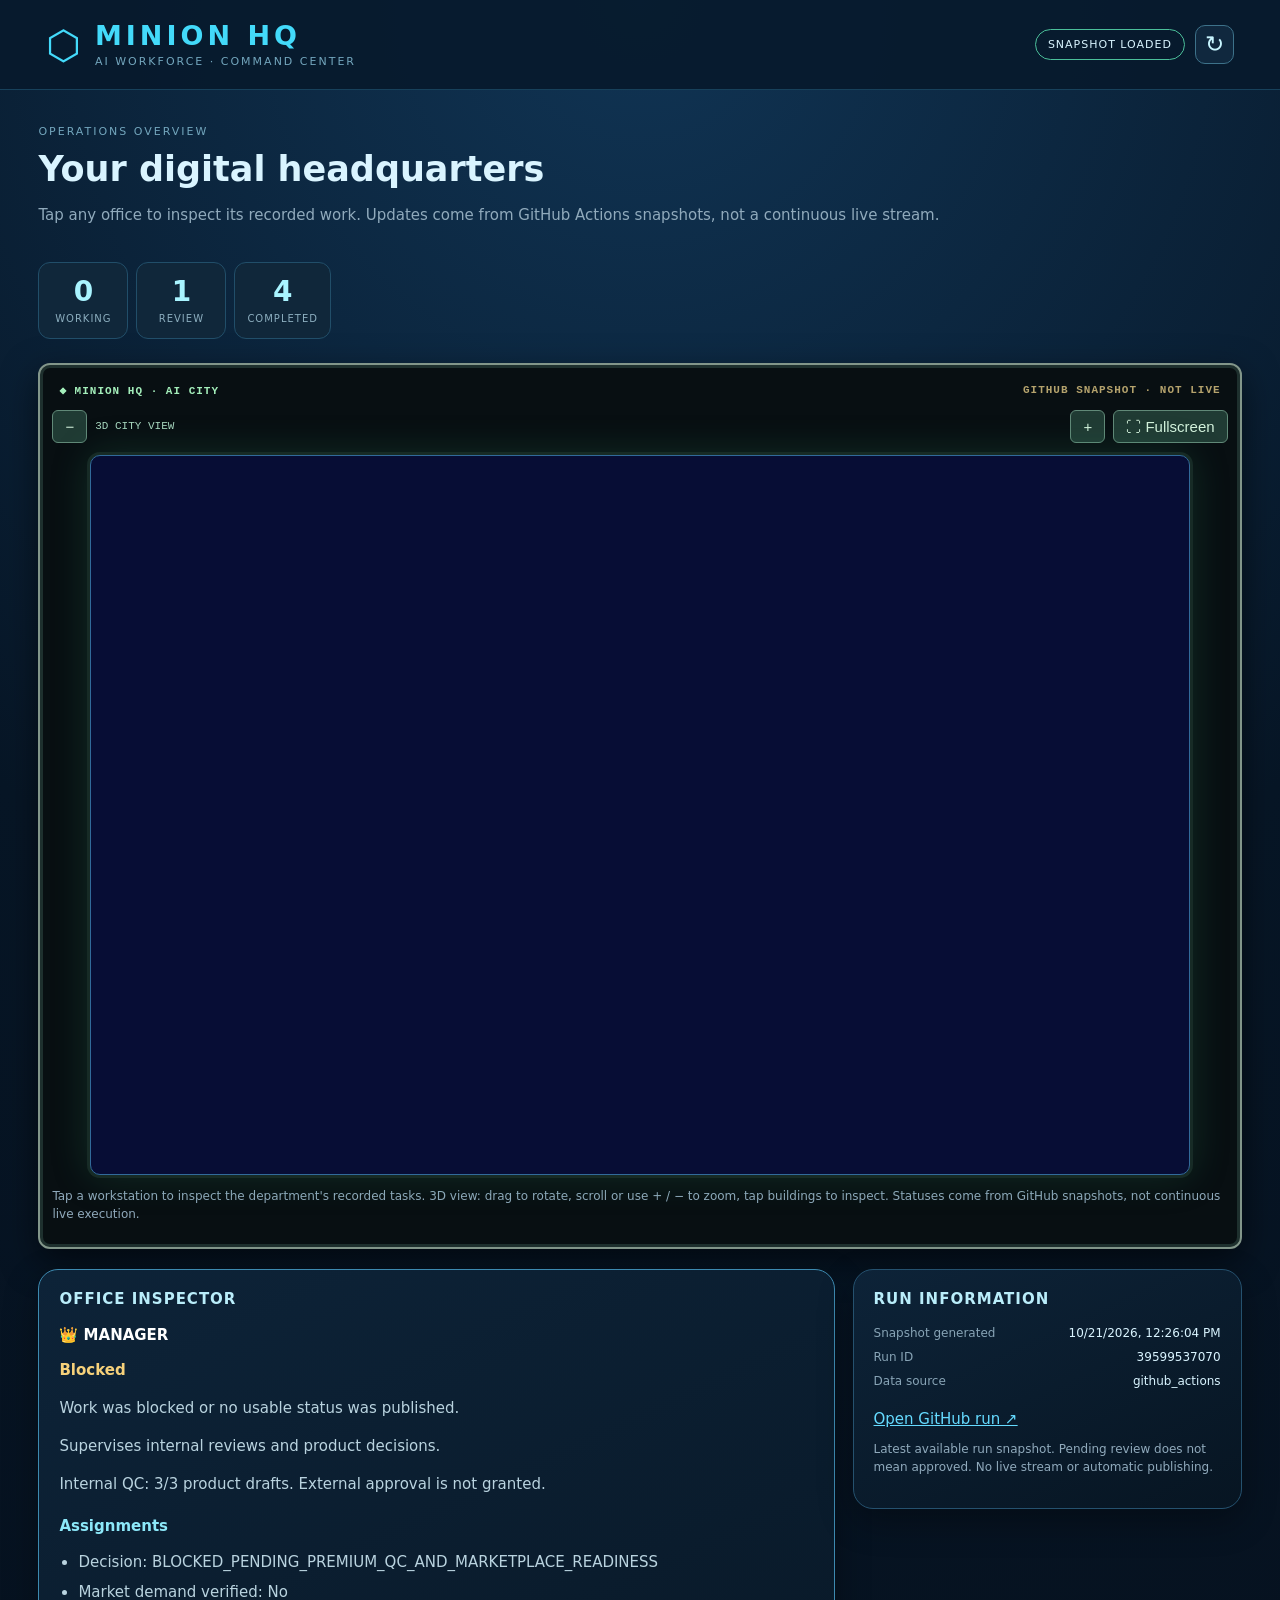
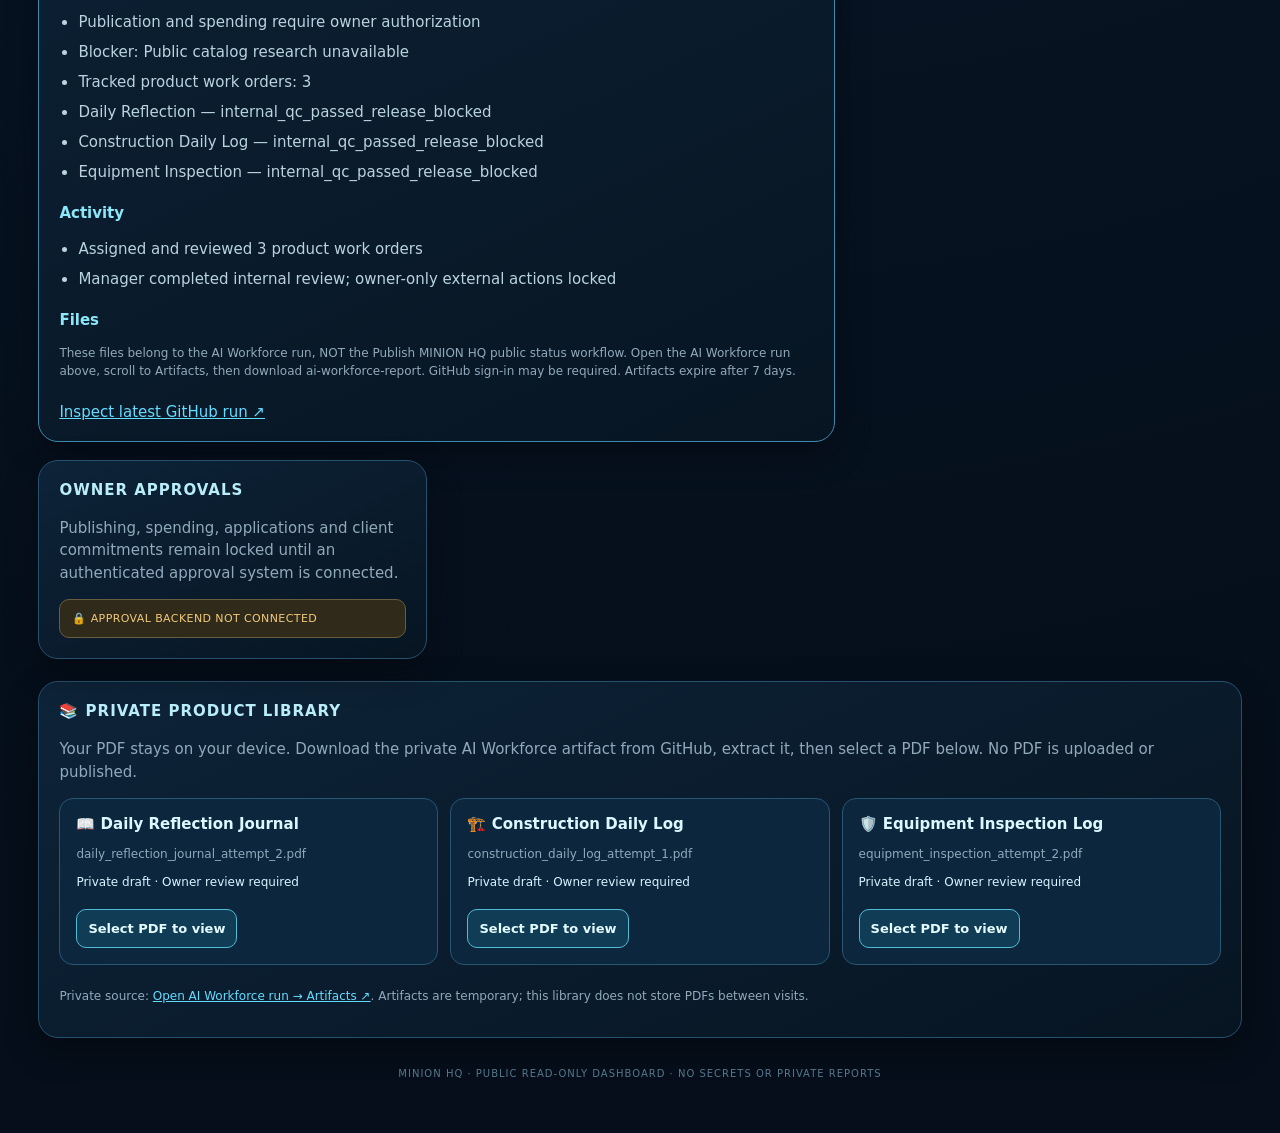
==== index.html @ 3fbfdd87 "Bust cached 3D city script after visibility fix" ====
<!doctype html><html lang="en"><head><meta charset="utf-8"><meta name="viewport" content="width=device-width,initial-scale=1"><meta name="theme-color" content="#071423"><title>MINION HQ · Command Center</title><link rel="stylesheet" href="style.css"></head><body>
<header><div class="brand"><span class="mark">⬡</span><div><h1>MINION HQ</h1><small>AI WORKFORCE · COMMAND CENTER</small></div></div><div class="topright"><span id="connection" class="pill">CONNECTING</span><button id="refresh" aria-label="Refresh status">↻</button></div></header>
<main><section class="hero"><div><p class="eyebrow">OPERATIONS OVERVIEW</p><h2>Your digital headquarters</h2><p class="muted">Tap any office to inspect its recorded work. Updates come from GitHub Actions snapshots, not a continuous live stream.</p></div><div class="metrics"><div><strong id="active">0</strong><span>WORKING</span></div><div><strong id="review">0</strong><span>REVIEW</span></div><div><strong id="done">0</strong><span>COMPLETED</span></div></div></section>
<section class="starstation" aria-label="Interactive isometric AI city"><div class="stationtop"><strong>◈ MINION HQ · AI CITY</strong><span>GITHUB SNAPSHOT · NOT LIVE</span></div><div class="game-controls"><button type="button" id="zoom-out" aria-label="Zoom out">−</button><span>3D CITY VIEW</span><button type="button" id="zoom-in" aria-label="Zoom in">+</button><button type="button" id="station-fullscreen">⛶ Fullscreen</button></div><div class="game-viewport"><div id="phaser-station" hidden></div><canvas id="station-canvas" width="640" height="448" aria-label="Interactive AI city with Manager headquarters and department buildings"></canvas></div><p class="muted small">Tap a workstation to inspect the department's recorded tasks. 3D view: drag to rotate, scroll or use + / − to zoom, tap buildings to inspect. Statuses come from GitHub snapshots, not continuous live execution.</p></section><div class="layout"><section class="station" aria-label="Animated department headquarters"><div class="stationhead"><span>◈ HQ FLOOR PLAN · TAP AN OFFICE</span><span class="pulse"><i></i> STATUS-DRIVEN</span></div><div id="rooms" class="rooms"></div><div class="legend"><span><b class="dot working"></b> Working</span><span><b class="dot pending_review"></b> Review</span><span><b class="dot completed"></b> Completed</span><span><b class="dot blocked"></b> Blocked / unknown</span></div></section>
<aside class="side"><section class="panel office-panel"><h3>OFFICE INSPECTOR</h3><div id="detail" class="detail"><p>Select a department to inspect its recorded status.</p></div></section><section class="panel"><h3>RUN INFORMATION</h3><dl><dt>Snapshot generated</dt><dd id="updated">—</dd><dt>Run ID</dt><dd id="runid">—</dd><dt>Data source</dt><dd id="source">—</dd></dl><a id="runlink" class="runlink" hidden target="_blank" rel="noopener noreferrer">Open GitHub run ↗</a><p id="note" class="muted small">Waiting for published status…</p></section><section class="panel"><h3>OWNER APPROVALS</h3><p class="muted">Publishing, spending, applications and client commitments remain locked until an authenticated approval system is connected.</p><div class="locked">🔒 APPROVAL BACKEND NOT CONNECTED</div></section></aside></div>
<section class="library panel" id="product-library" aria-label="Private Product Library"><h3>📚 PRIVATE PRODUCT LIBRARY</h3><p class="muted">Your PDF stays on your device. Download the private AI Workforce artifact from GitHub, extract it, then select a PDF below. No PDF is uploaded or published.</p><div id="product-cards" class="product-cards"></div><div id="pdf-viewer" class="pdf-viewer" hidden><div class="viewer-head"><strong id="pdf-title">PDF Preview</strong><button id="close-pdf" type="button">Close preview</button></div><p class="muted small">Local preview only. If your browser cannot display the PDF below, use Open PDF in a new tab.</p><a id="open-pdf" target="_blank" rel="noopener" class="runlink">Open PDF in a new tab ↗</a><iframe id="pdf-frame" title="Private local PDF preview"></iframe></div><p class="muted small">Private source: <a class="runlink" id="library-run" href="https://github.com/espinoza956ee-bot/My-jobs-/actions" target="_blank" rel="noopener noreferrer">Open AI Workforce run → Artifacts ↗</a>. Artifacts are temporary; this library does not store PDFs between visits.</p></section>
<footer>MINION HQ · PUBLIC READ-ONLY DASHBOARD · NO SECRETS OR PRIVATE REPORTS</footer></main><script type="module" src="city3d.js?v=20261021-fogfix2"></script><script src="app.js" defer></script></body></html>
---- style.css ----
:root{color-scheme:dark;--bg:#050e1a;--panel:#0b1b2c;--line:#20435c;--text:#d9f4ff;--muted:#90aabc;--cyan:#43dafa}*{box-sizing:border-box}body{margin:0;background:radial-gradient(circle at 50% 0%,#103454 0%,#071626 36%,var(--bg) 90%);font:15px system-ui,-apple-system,Segoe UI,sans-serif;color:var(--text)}header{display:flex;align-items:center;justify-content:space-between;gap:12px;padding:20px clamp(16px,4vw,46px);border-bottom:1px solid #17415b;background:#071a2de8}.brand{display:flex;align-items:center;gap:14px}.mark{font-size:40px;color:var(--cyan)}h1{margin:0;font-size:27px;letter-spacing:4px;color:var(--cyan)}small,.eyebrow{font-size:11px;letter-spacing:2px;color:#73a6bd}.topright{display:flex;align-items:center;gap:10px}.pill{border:1px solid #53738c;border-radius:30px;padding:8px 12px;font-size:11px;letter-spacing:1px}button{cursor:pointer}#refresh{border:1px solid #3d728a;border-radius:10px;background:#10283e;color:#c8f6ff;font-size:23px;width:39px;height:39px}main{max-width:1480px;margin:auto;padding:24px clamp(12px,3vw,42px)}.hero{display:flex;justify-content:space-between;align-items:center;gap:20px;flex-wrap:wrap;margin-bottom:24px}h2{font-size:clamp(22px,3vw,35px);margin:4px 0}.muted{color:var(--muted);line-height:1.5}.metrics{display:flex;gap:8px}.metrics>div{background:#10273a;border:1px solid #214e69;border-radius:12px;min-width:90px;text-align:center;padding:12px}.metrics strong{display:block;font-size:28px;color:#a9f4ff}.metrics span{font-size:10px;letter-spacing:1px;color:#8caebf}.layout{display:grid;grid-template-columns:minmax(0,2fr) minmax(270px,1fr);gap:18px}.station,.panel{background:linear-gradient(155deg,#0d2338,#071522);border:1px solid #25516e;border-radius:20px;box-shadow:0 12px 35px #0005}.station{padding:18px;min-height:550px}.stationhead{display:flex;justify-content:space-between;gap:12px;font-size:12px;letter-spacing:1.5px;color:#90d8ec;padding:4px 4px 18px}.pulse{color:#7ce6ca}.pulse i{display:inline-block;width:7px;height:7px;background:#48e2ae;border-radius:50%;box-shadow:0 0 12px #48e2ae;margin-right:5px}.rooms{display:grid;grid-template-columns:repeat(2,minmax(0,1fr));gap:15px}.room{position:relative;isolation:isolate;min-height:190px;overflow:hidden;text-align:left;padding:15px;border:1px solid var(--accent);border-radius:16px;background:linear-gradient(145deg,#15334a 0%,#0b1b2c 65%);color:var(--text);box-shadow:inset 0 0 20px #071421,0 0 8px color-mix(in srgb,var(--accent) 25%,transparent);transition:transform .15s,border-width .15s}.room:focus-visible{outline:3px solid white;outline-offset:3px}.room.selected{border-width:3px;transform:translateY(-2px)}.room:before{content:"";position:absolute;inset:30% 8% 10%;border:1px solid #2b566d70;transform:skewY(-10deg);border-radius:12px;z-index:-1}.roomtitle{font-weight:800;font-size:clamp(12px,1.8vw,16px);letter-spacing:.5px}.roomstate{font-size:12px;margin-top:8px;color:#b7d5e0;text-transform:capitalize}.scene{position:absolute;left:0;right:0;bottom:9px;height:85px;display:flex;justify-content:center;align-items:end}.desk{width:96px;height:30px;background:linear-gradient(#27617d,#102e48);border:1px solid #50a9c4;border-radius:6px;transform:perspective(100px) rotateX(20deg);box-shadow:0 8px 0 #0a2032}.screen{position:absolute;bottom:36px;width:53px;height:42px;border:5px solid #1e4c6c;border-radius:6px;background:repeating-linear-gradient(0deg,#0b3954 0 4px,#0e5674 4px 6px);box-shadow:0 0 16px #2cc5e866}.worker{position:absolute;bottom:28px;left:calc(50% + 42px);font-size:33px;filter:drop-shadow(0 0 8px var(--accent));transform-origin:bottom center}.room[data-state="working"] .worker{animation:work .8s ease-in-out infinite alternate}.room[data-state="completed"] .worker{animation:celebrate 2s ease-in-out infinite}.room[data-state="pending_review"] .worker{animation:wait 2s ease-in-out infinite}.room[data-state="failed"] .screen,.room[data-state="blocked"] .screen{background:#4c2537;box-shadow:0 0 10px #a44c55}.room[data-state="idle"] .worker,.room[data-state="blocked"] .worker{opacity:.55;filter:grayscale(.6)}@keyframes work{to{transform:rotate(-15deg) translateY(-5px)}}@keyframes celebrate{50%{transform:translateY(-13px) rotate(12deg)}}@keyframes wait{50%{transform:rotate(8deg)}}.legend{display:flex;flex-wrap:wrap;gap:12px;margin:20px 4px 3px;font-size:11px;color:#9cb6c7}.dot{display:inline-block;width:9px;height:9px;border-radius:50%;background:#7e91a1;margin-right:4px}.dot.working{background:#3ad9ff}.dot.pending_review{background:#ffc65b}.dot.completed{background:#5de4a6}.dot.blocked{background:#ff7e8d}.side{display:flex;flex-direction:column;gap:18px}.panel{padding:20px}h3{margin:0 0 18px;font-size:15px;letter-spacing:1px;color:#b9edfa}.detail{min-height:90px;color:#b9d3df}.detail strong{color:white}.detail .state{font-weight:700;text-transform:capitalize;color:#f6d17a}.detail p{line-height:1.55}.detail h4{margin:20px 0 8px;color:#8ce8f9}.detail ul{padding-left:19px;line-height:1.6}.detail li{margin:6px 0}.office-panel{border-color:#3d8ab0}dl{display:grid;grid-template-columns:1fr 1fr;gap:10px;font-size:12px}dt{color:#88a4b6}dd{margin:0;overflow-wrap:anywhere;text-align:right}.runlink{display:inline-block;margin-top:10px;color:#65dbff}.small{font-size:12px}.locked{border:1px solid #695d40;background:#302a1b;color:#f0c978;border-radius:10px;padding:12px;font-size:11px;letter-spacing:.4px}footer{text-align:center;color:#55788b;padding:30px 0;font-size:10px;letter-spacing:1px}@media(max-width:850px){.layout{grid-template-columns:1fr}.station{min-height:auto}.side{display:grid;grid-template-columns:repeat(2,minmax(0,1fr))}.side .panel:first-child{grid-column:1/-1}}@media(max-width:520px){h1{font-size:21px;letter-spacing:2px}.brand small{font-size:9px}.metrics{width:100%}.metrics>div{flex:1;min-width:0}.room{min-height:165px;padding:11px}.roomtitle{font-size:12px}.rooms{gap:10px}.side{display:flex}.station{padding:11px}.stationhead{font-size:10px}.scene{transform:scale(.8);transform-origin:bottom center}}

/* Private product library */
.library{margin-top:22px}.product-cards{display:grid;grid-template-columns:repeat(3,minmax(0,1fr));gap:12px}.product-card{border:1px solid #285774;background:#0b263d;border-radius:14px;padding:16px;min-width:0;overflow-wrap:anywhere}.product-card strong{display:block;color:#dcf7ff}.file-select{display:inline-flex;align-items:center;justify-content:center;border:1px solid #51bbd6;background:#103c55;color:#e3fbff;border-radius:10px;padding:11px;margin-top:8px;cursor:pointer;font-size:13px;font-weight:700}.file-select:focus-within{outline:2px solid #fff}.file-select input{position:absolute;width:1px;height:1px;opacity:0}.pdf-viewer{margin-top:18px;padding:14px;border:1px solid #448ba7;border-radius:14px;background:#081a2a}.pdf-viewer[hidden]{display:none}.viewer-head{display:flex;align-items:center;justify-content:space-between;gap:12px;flex-wrap:wrap}.viewer-head button{background:#163e57;color:white;border:1px solid #51bbd6;border-radius:9px;padding:10px}.pdf-viewer iframe{display:block;width:100%;height:min(75vh,800px);margin-top:14px;border:1px solid #31617c;background:#fff;border-radius:8px}@media(max-width:700px){.product-cards{grid-template-columns:1fr}.pdf-viewer iframe{height:68vh}}

/* Pixel station overview */
.starstation{background:#090f15;border:2px solid #6b7048;border-radius:12px;padding:12px;margin-bottom:20px;box-shadow:inset 0 0 0 3px #1e302e,0 12px 35px #0008}.stationtop{display:flex;justify-content:space-between;flex-wrap:wrap;gap:8px;color:#a4efbb;font:700 11px monospace;letter-spacing:1px;padding:7px}.stationtop span{color:#b5a36d}.pixelmap{position:relative;display:grid;grid-template-columns:repeat(3,minmax(0,1fr));grid-template-rows:repeat(2,minmax(160px,1fr));gap:16px;padding:17px;background:repeating-linear-gradient(0deg,#202b2b 0 17px,#34403c 18px 19px),repeating-linear-gradient(90deg,transparent 0 17px,#425047 18px 19px);border:7px ridge #697369;min-height:400px}.corridor{position:absolute;left:0;right:0;top:49%;height:18px;background:#455149;border-block:3px solid #819082;pointer-events:none}.pixelroom{position:relative;display:flex;flex-direction:column;align-items:center;justify-content:space-between;gap:8px;background:repeating-linear-gradient(90deg,#172321 0 22px,#1e302b 23px 24px);border:5px ridge #728478;box-shadow:inset 0 0 22px #000,0 3px 8px #0009;color:#c8e6d4;padding:12px 4px;cursor:pointer;min-width:0}.pixelroom b{font:700 clamp(9px,1.4vw,13px) monospace;text-align:center;color:#d8e5c8}.pixelroom .terminal{font-size:30px;color:#55f0a0;text-shadow:0 0 12px #20ff90}.pixelroom .avatar{font-size:28px;filter:drop-shadow(0 3px 2px #000)}.pixelroom small{font:10px monospace;color:#b9cfba;letter-spacing:0;text-align:center}.pixelroom[data-state="working"] .avatar{animation:pixelshift 1s steps(2,end) infinite}.pixelroom[data-state="working"]{border-color:#60dc8e}.pixelroom[data-state="blocked"],.pixelroom[data-state="failed"]{border-color:#9b6563}.pixelroom[data-state="completed"] .terminal{color:#9dd8ff}.pixelroom:focus-visible{outline:3px solid white}@keyframes pixelshift{50%{transform:translateX(7px)}}@media(max-width:620px){.pixelmap{grid-template-columns:repeat(2,minmax(0,1fr));grid-template-rows:repeat(3,150px);gap:9px;padding:9px}.pixelroom{padding:9px 2px}.pixelroom b{font-size:10px}.stationtop{font-size:9px}}

.game-viewport{width:100%;overflow:hidden;border:5px ridge #738579;background:#0c1517}.game-viewport canvas{display:block;width:100%;height:auto;image-rendering:pixelated;cursor:pointer;touch-action:manipulation}

/* Station-first interface: preserve the functional inspector without duplicating room cards. */
.layout{grid-template-columns:minmax(0,1fr)}
.layout>.station{display:none}
.layout>.side{display:grid;grid-template-columns:repeat(3,minmax(0,1fr));align-items:start}
.layout>.side .office-panel{grid-column:span 2}
.starstation{border-color:#82968a;background:#080f12}
.game-viewport{max-width:1100px;margin:auto;box-shadow:0 0 0 3px #172b26,0 0 38px #2a8e6440}
@media(max-width:850px){.layout>.side{grid-template-columns:1fr}.layout>.side .office-panel{grid-column:auto}}

#phaser-station{width:100%;max-width:1100px;margin:0 auto;image-rendering:pixelated}#phaser-station canvas{display:block;max-width:100%;height:auto;margin:auto;image-rendering:pixelated}#station-canvas[hidden],#phaser-station[hidden]{display:none}.game-controls{display:flex;gap:8px;align-items:center;justify-content:flex-end;margin:6px 0 12px;font:11px monospace;color:#a8d7bf}.game-controls button{background:#203b34;border:1px solid #618978;color:#d4f3dd;border-radius:6px;padding:7px 12px;font-size:15px}.game-controls span{margin-right:auto}.game-viewport:fullscreen{display:flex;align-items:center;background:#091316}

/* True 3D viewport: WebGL fills a stable landscape scene on mobile and desktop. */
.game-viewport{height:clamp(420px,65vw,720px);position:relative;border:1px solid #316a9a;border-radius:10px;overflow:hidden;background:#070d35}
.game-viewport>canvas:not(#station-canvas){width:100%!important;height:100%!important;image-rendering:auto;touch-action:none}
.game-viewport:fullscreen{display:block;width:100vw;height:100dvh;max-width:none;border:0;border-radius:0}
@media(max-width:700px){.game-viewport{height:490px}.starstation{padding:8px}.stationtop{font-size:10px}}
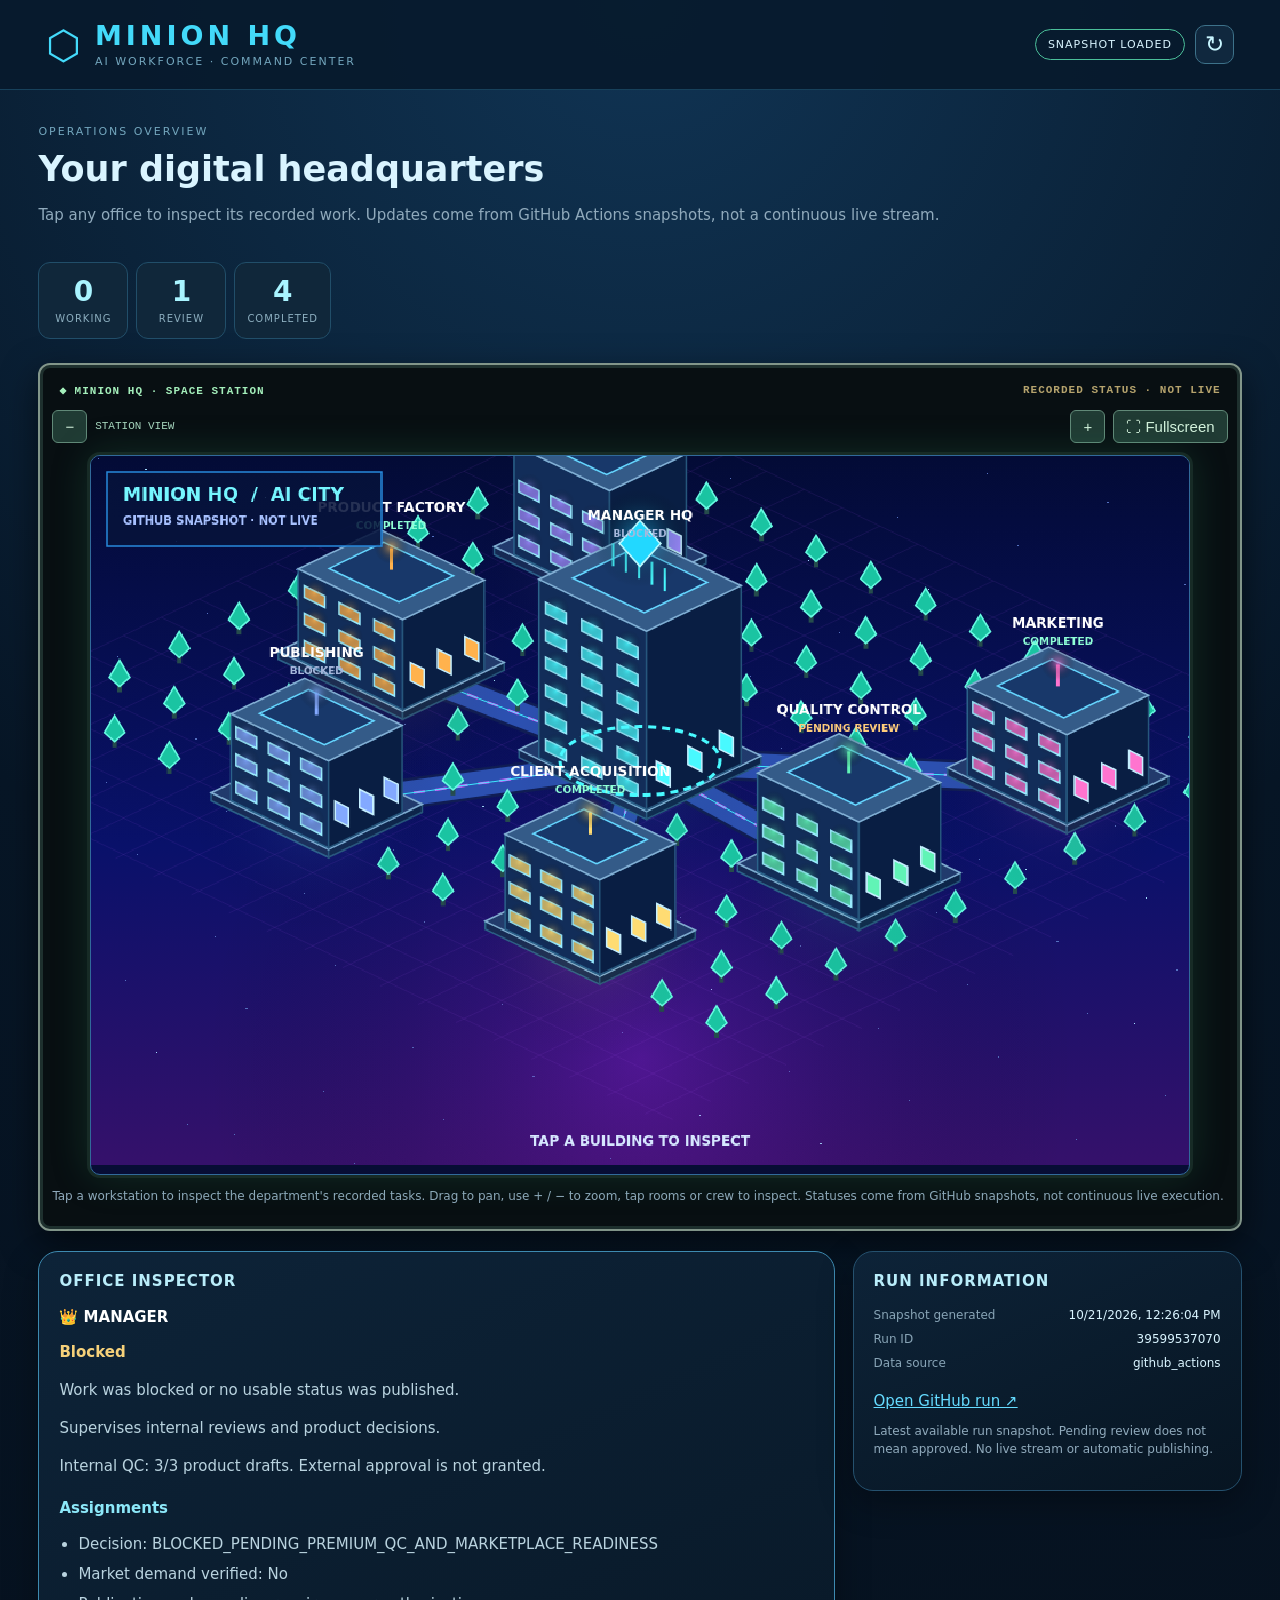
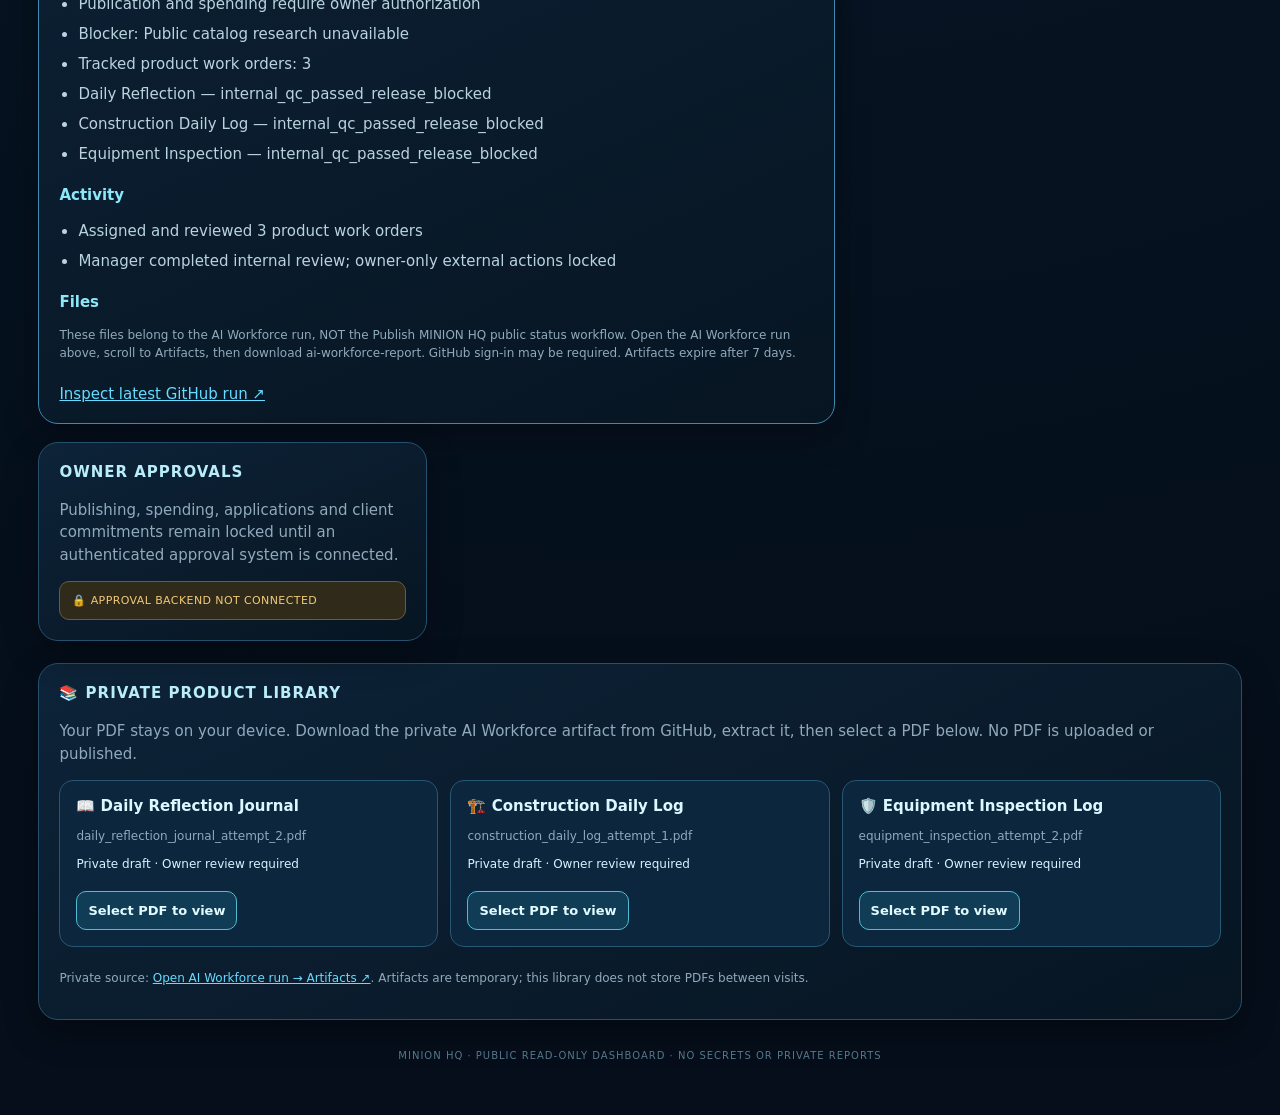
==== commit baa6bf45: "Switch MINION HQ from 3D city to space station dashboard" ====
--- a/index.html
+++ b/index.html
@@ -1,7 +1,7 @@
 <!doctype html><html lang="en"><head><meta charset="utf-8"><meta name="viewport" content="width=device-width,initial-scale=1"><meta name="theme-color" content="#071423"><title>MINION HQ · Command Center</title><link rel="stylesheet" href="style.css"></head><body>
 <header><div class="brand"><span class="mark">⬡</span><div><h1>MINION HQ</h1><small>AI WORKFORCE · COMMAND CENTER</small></div></div><div class="topright"><span id="connection" class="pill">CONNECTING</span><button id="refresh" aria-label="Refresh status">↻</button></div></header>
 <main><section class="hero"><div><p class="eyebrow">OPERATIONS OVERVIEW</p><h2>Your digital headquarters</h2><p class="muted">Tap any office to inspect its recorded work. Updates come from GitHub Actions snapshots, not a continuous live stream.</p></div><div class="metrics"><div><strong id="active">0</strong><span>WORKING</span></div><div><strong id="review">0</strong><span>REVIEW</span></div><div><strong id="done">0</strong><span>COMPLETED</span></div></div></section>
-<section class="starstation" aria-label="Interactive isometric AI city"><div class="stationtop"><strong>◈ MINION HQ · AI CITY</strong><span>GITHUB SNAPSHOT · NOT LIVE</span></div><div class="game-controls"><button type="button" id="zoom-out" aria-label="Zoom out">−</button><span>3D CITY VIEW</span><button type="button" id="zoom-in" aria-label="Zoom in">+</button><button type="button" id="station-fullscreen">⛶ Fullscreen</button></div><div class="game-viewport"><div id="phaser-station" hidden></div><canvas id="station-canvas" width="640" height="448" aria-label="Interactive AI city with Manager headquarters and department buildings"></canvas></div><p class="muted small">Tap a workstation to inspect the department's recorded tasks. 3D view: drag to rotate, scroll or use + / − to zoom, tap buildings to inspect. Statuses come from GitHub snapshots, not continuous live execution.</p></section><div class="layout"><section class="station" aria-label="Animated department headquarters"><div class="stationhead"><span>◈ HQ FLOOR PLAN · TAP AN OFFICE</span><span class="pulse"><i></i> STATUS-DRIVEN</span></div><div id="rooms" class="rooms"></div><div class="legend"><span><b class="dot working"></b> Working</span><span><b class="dot pending_review"></b> Review</span><span><b class="dot completed"></b> Completed</span><span><b class="dot blocked"></b> Blocked / unknown</span></div></section>
+<section class="starstation" aria-label="Interactive isometric AI city"><div class="stationtop"><strong>◈ MINION HQ · SPACE STATION</strong><span>RECORDED STATUS · NOT LIVE</span></div><div class="game-controls"><button type="button" id="zoom-out" aria-label="Zoom out">−</button><span>STATION VIEW</span><button type="button" id="zoom-in" aria-label="Zoom in">+</button><button type="button" id="station-fullscreen">⛶ Fullscreen</button></div><div class="game-viewport"><div id="phaser-station" hidden></div><canvas id="station-canvas" width="640" height="448" aria-label="Interactive pixel-art space station with Manager headquarters and AI crew"></canvas></div><p class="muted small">Tap a workstation to inspect the department's recorded tasks. Drag to pan, use + / − to zoom, tap rooms or crew to inspect. Statuses come from GitHub snapshots, not continuous live execution.</p></section><div class="layout"><section class="station" aria-label="Animated department headquarters"><div class="stationhead"><span>◈ HQ FLOOR PLAN · TAP AN OFFICE</span><span class="pulse"><i></i> STATUS-DRIVEN</span></div><div id="rooms" class="rooms"></div><div class="legend"><span><b class="dot working"></b> Working</span><span><b class="dot pending_review"></b> Review</span><span><b class="dot completed"></b> Completed</span><span><b class="dot blocked"></b> Blocked / unknown</span></div></section>
 <aside class="side"><section class="panel office-panel"><h3>OFFICE INSPECTOR</h3><div id="detail" class="detail"><p>Select a department to inspect its recorded status.</p></div></section><section class="panel"><h3>RUN INFORMATION</h3><dl><dt>Snapshot generated</dt><dd id="updated">—</dd><dt>Run ID</dt><dd id="runid">—</dd><dt>Data source</dt><dd id="source">—</dd></dl><a id="runlink" class="runlink" hidden target="_blank" rel="noopener noreferrer">Open GitHub run ↗</a><p id="note" class="muted small">Waiting for published status…</p></section><section class="panel"><h3>OWNER APPROVALS</h3><p class="muted">Publishing, spending, applications and client commitments remain locked until an authenticated approval system is connected.</p><div class="locked">🔒 APPROVAL BACKEND NOT CONNECTED</div></section></aside></div>
 <section class="library panel" id="product-library" aria-label="Private Product Library"><h3>📚 PRIVATE PRODUCT LIBRARY</h3><p class="muted">Your PDF stays on your device. Download the private AI Workforce artifact from GitHub, extract it, then select a PDF below. No PDF is uploaded or published.</p><div id="product-cards" class="product-cards"></div><div id="pdf-viewer" class="pdf-viewer" hidden><div class="viewer-head"><strong id="pdf-title">PDF Preview</strong><button id="close-pdf" type="button">Close preview</button></div><p class="muted small">Local preview only. If your browser cannot display the PDF below, use Open PDF in a new tab.</p><a id="open-pdf" target="_blank" rel="noopener" class="runlink">Open PDF in a new tab ↗</a><iframe id="pdf-frame" title="Private local PDF preview"></iframe></div><p class="muted small">Private source: <a class="runlink" id="library-run" href="https://github.com/espinoza956ee-bot/My-jobs-/actions" target="_blank" rel="noopener noreferrer">Open AI Workforce run → Artifacts ↗</a>. Artifacts are temporary; this library does not store PDFs between visits.</p></section>
-<footer>MINION HQ · PUBLIC READ-ONLY DASHBOARD · NO SECRETS OR PRIVATE REPORTS</footer></main><script type="module" src="city3d.js?v=20261021-fogfix2"></script><script src="app.js" defer></script></body></html>
+<footer>MINION HQ · PUBLIC READ-ONLY DASHBOARD · NO SECRETS OR PRIVATE REPORTS</footer></main><script src="station.js?v=20261022-station2" defer></script><script src="app.js" defer></script></body></html>
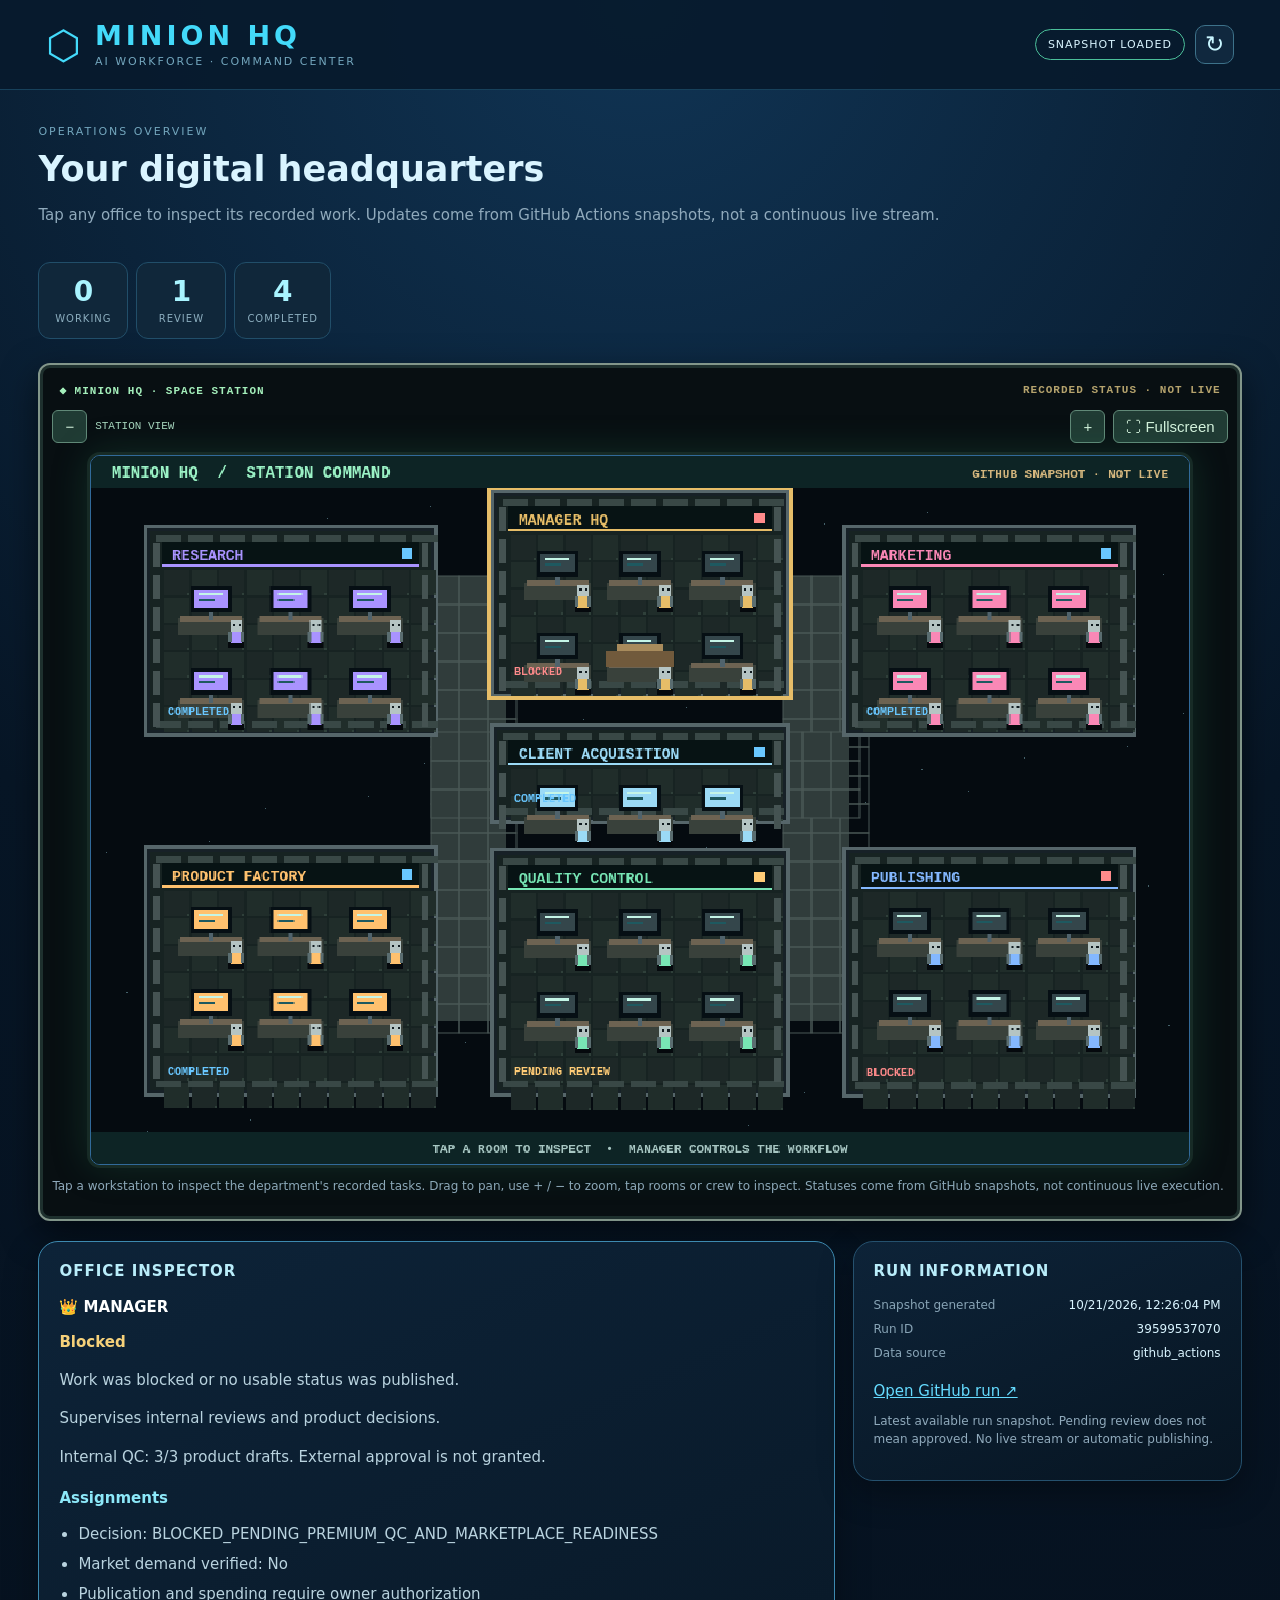
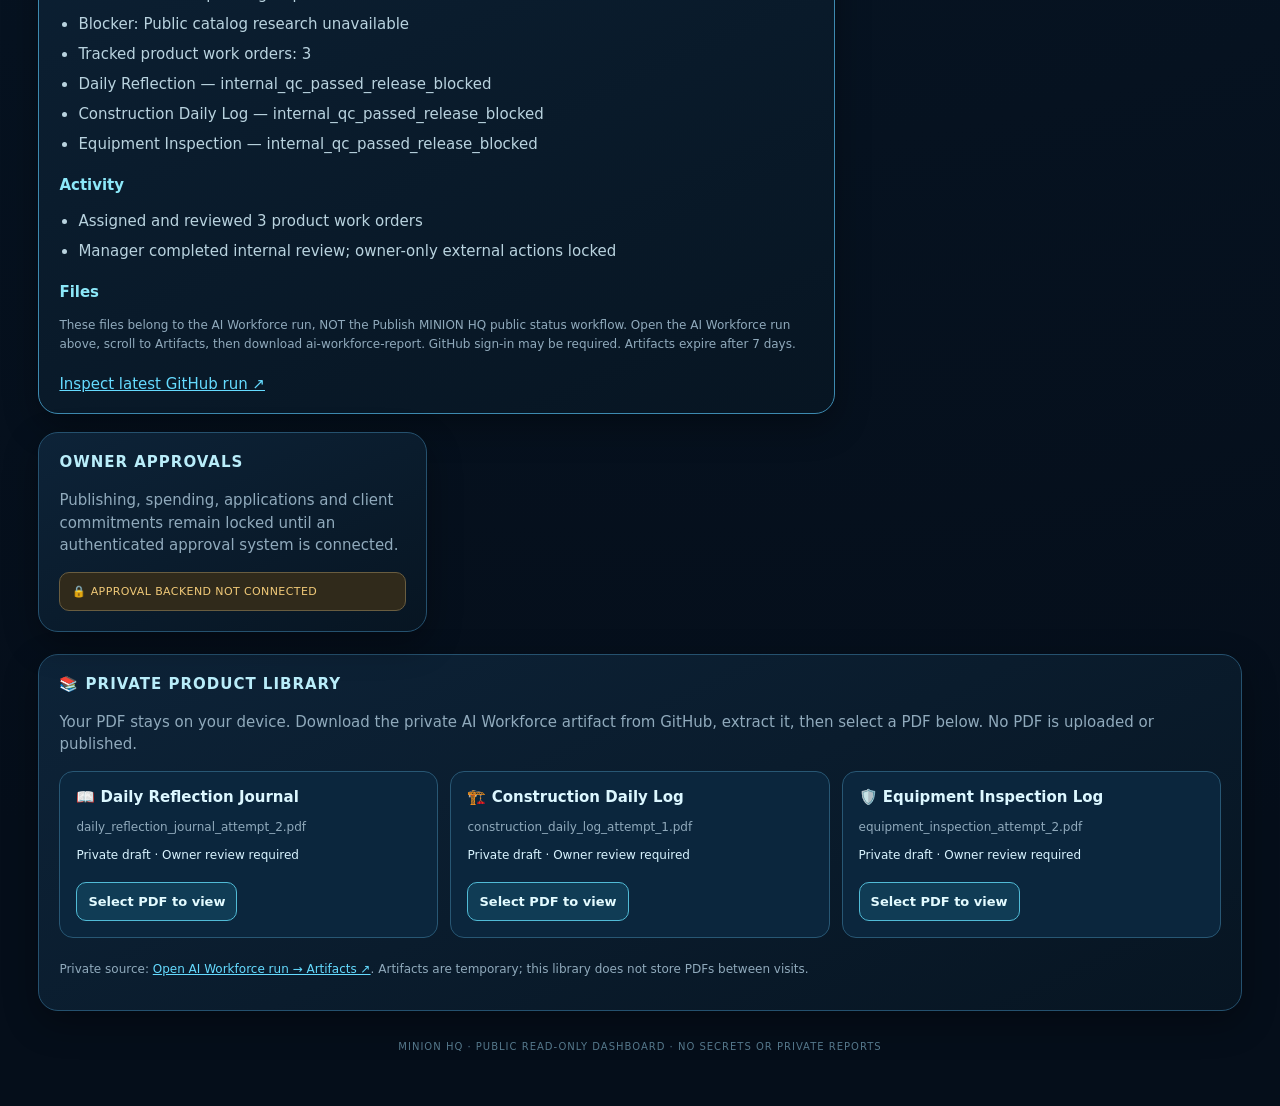
==== commit 8835be2e: "Force fresh station script and stylesheet on mobile" ====
--- a/index.html
+++ b/index.html
@@ -1,7 +1,7 @@
-<!doctype html><html lang="en"><head><meta charset="utf-8"><meta name="viewport" content="width=device-width,initial-scale=1"><meta name="theme-color" content="#071423"><title>MINION HQ · Command Center</title><link rel="stylesheet" href="style.css"></head><body>
+<!doctype html><html lang="en"><head><meta charset="utf-8"><meta name="viewport" content="width=device-width,initial-scale=1"><meta name="theme-color" content="#071423"><title>MINION HQ · Command Center</title><link rel="stylesheet" href="style.css?v=20261022-station3"></head><body>
 <header><div class="brand"><span class="mark">⬡</span><div><h1>MINION HQ</h1><small>AI WORKFORCE · COMMAND CENTER</small></div></div><div class="topright"><span id="connection" class="pill">CONNECTING</span><button id="refresh" aria-label="Refresh status">↻</button></div></header>
 <main><section class="hero"><div><p class="eyebrow">OPERATIONS OVERVIEW</p><h2>Your digital headquarters</h2><p class="muted">Tap any office to inspect its recorded work. Updates come from GitHub Actions snapshots, not a continuous live stream.</p></div><div class="metrics"><div><strong id="active">0</strong><span>WORKING</span></div><div><strong id="review">0</strong><span>REVIEW</span></div><div><strong id="done">0</strong><span>COMPLETED</span></div></div></section>
-<section class="starstation" aria-label="Interactive isometric AI city"><div class="stationtop"><strong>◈ MINION HQ · SPACE STATION</strong><span>RECORDED STATUS · NOT LIVE</span></div><div class="game-controls"><button type="button" id="zoom-out" aria-label="Zoom out">−</button><span>STATION VIEW</span><button type="button" id="zoom-in" aria-label="Zoom in">+</button><button type="button" id="station-fullscreen">⛶ Fullscreen</button></div><div class="game-viewport"><div id="phaser-station" hidden></div><canvas id="station-canvas" width="640" height="448" aria-label="Interactive pixel-art space station with Manager headquarters and AI crew"></canvas></div><p class="muted small">Tap a workstation to inspect the department's recorded tasks. Drag to pan, use + / − to zoom, tap rooms or crew to inspect. Statuses come from GitHub snapshots, not continuous live execution.</p></section><div class="layout"><section class="station" aria-label="Animated department headquarters"><div class="stationhead"><span>◈ HQ FLOOR PLAN · TAP AN OFFICE</span><span class="pulse"><i></i> STATUS-DRIVEN</span></div><div id="rooms" class="rooms"></div><div class="legend"><span><b class="dot working"></b> Working</span><span><b class="dot pending_review"></b> Review</span><span><b class="dot completed"></b> Completed</span><span><b class="dot blocked"></b> Blocked / unknown</span></div></section>
+<section class="starstation" aria-label="Interactive isometric AI city"><div class="stationtop"><strong>◈ MINION HQ · SPACE STATION</strong><span>RECORDED STATUS · NOT LIVE</span></div><div class="game-controls"><button type="button" id="zoom-out" aria-label="Zoom out">−</button><span>STATION VIEW</span><button type="button" id="zoom-in" aria-label="Zoom in">+</button><button type="button" id="station-fullscreen">⛶ Fullscreen</button></div><div class="game-viewport"><canvas id="station-canvas" width="960" height="620" aria-label="Interactive pixel-art space station with Manager headquarters and AI crew"></canvas></div><p class="muted small">Tap a workstation to inspect the department's recorded tasks. Drag to pan, use + / − to zoom, tap rooms or crew to inspect. Statuses come from GitHub snapshots, not continuous live execution.</p></section><div class="layout"><section class="station" aria-label="Animated department headquarters"><div class="stationhead"><span>◈ HQ FLOOR PLAN · TAP AN OFFICE</span><span class="pulse"><i></i> STATUS-DRIVEN</span></div><div id="rooms" class="rooms"></div><div class="legend"><span><b class="dot working"></b> Working</span><span><b class="dot pending_review"></b> Review</span><span><b class="dot completed"></b> Completed</span><span><b class="dot blocked"></b> Blocked / unknown</span></div></section>
 <aside class="side"><section class="panel office-panel"><h3>OFFICE INSPECTOR</h3><div id="detail" class="detail"><p>Select a department to inspect its recorded status.</p></div></section><section class="panel"><h3>RUN INFORMATION</h3><dl><dt>Snapshot generated</dt><dd id="updated">—</dd><dt>Run ID</dt><dd id="runid">—</dd><dt>Data source</dt><dd id="source">—</dd></dl><a id="runlink" class="runlink" hidden target="_blank" rel="noopener noreferrer">Open GitHub run ↗</a><p id="note" class="muted small">Waiting for published status…</p></section><section class="panel"><h3>OWNER APPROVALS</h3><p class="muted">Publishing, spending, applications and client commitments remain locked until an authenticated approval system is connected.</p><div class="locked">🔒 APPROVAL BACKEND NOT CONNECTED</div></section></aside></div>
 <section class="library panel" id="product-library" aria-label="Private Product Library"><h3>📚 PRIVATE PRODUCT LIBRARY</h3><p class="muted">Your PDF stays on your device. Download the private AI Workforce artifact from GitHub, extract it, then select a PDF below. No PDF is uploaded or published.</p><div id="product-cards" class="product-cards"></div><div id="pdf-viewer" class="pdf-viewer" hidden><div class="viewer-head"><strong id="pdf-title">PDF Preview</strong><button id="close-pdf" type="button">Close preview</button></div><p class="muted small">Local preview only. If your browser cannot display the PDF below, use Open PDF in a new tab.</p><a id="open-pdf" target="_blank" rel="noopener" class="runlink">Open PDF in a new tab ↗</a><iframe id="pdf-frame" title="Private local PDF preview"></iframe></div><p class="muted small">Private source: <a class="runlink" id="library-run" href="https://github.com/espinoza956ee-bot/My-jobs-/actions" target="_blank" rel="noopener noreferrer">Open AI Workforce run → Artifacts ↗</a>. Artifacts are temporary; this library does not store PDFs between visits.</p></section>
-<footer>MINION HQ · PUBLIC READ-ONLY DASHBOARD · NO SECRETS OR PRIVATE REPORTS</footer></main><script src="station.js?v=20261022-station2" defer></script><script src="app.js" defer></script></body></html>
+<footer>MINION HQ · PUBLIC READ-ONLY DASHBOARD · NO SECRETS OR PRIVATE REPORTS</footer></main><script src="station.js?v=20261022-station3" defer></script><script src="app.js" defer></script></body></html>
--- a/style.css
+++ b/style.css
@@ -24,3 +24,9 @@
 .game-viewport>canvas:not(#station-canvas){width:100%!important;height:100%!important;image-rendering:auto;touch-action:none}
 .game-viewport:fullscreen{display:block;width:100vw;height:100dvh;max-width:none;border:0;border-radius:0}
 @media(max-width:700px){.game-viewport{height:490px}.starstation{padding:8px}.stationtop{font-size:10px}}
+
+/* Space-station canvas: eliminate leftover 3D viewport and unused vertical area. */
+.game-viewport{height:auto!important;aspect-ratio:960/620!important;min-height:0!important;background:#050b10!important;display:block!important}
+.game-viewport #station-canvas{display:block!important;width:100%!important;height:100%!important;object-fit:fill;image-rendering:pixelated;touch-action:none}
+.game-viewport:fullscreen{height:100dvh!important;aspect-ratio:auto!important;display:flex!important;align-items:center!important;justify-content:center!important}
+.game-viewport:fullscreen #station-canvas{width:min(100vw,154.84dvh)!important;height:auto!important;max-height:100dvh!important;object-fit:contain}
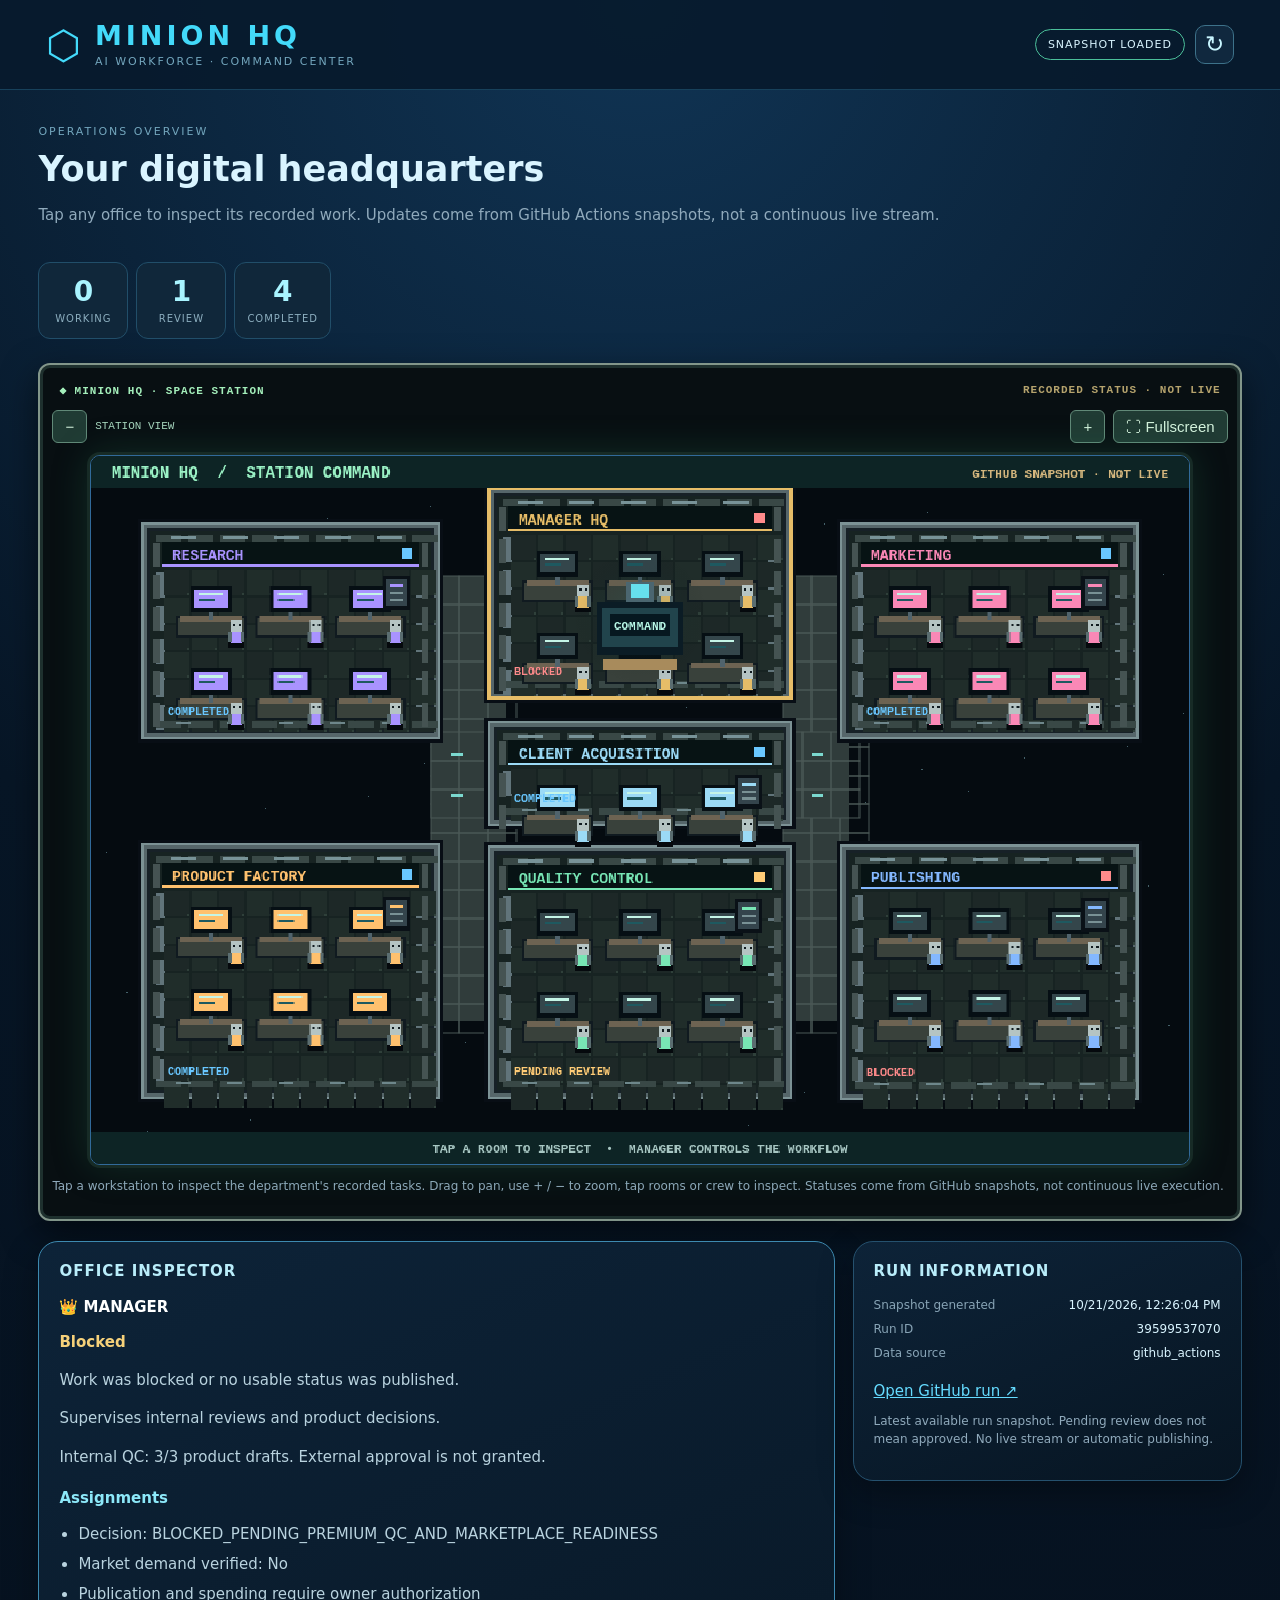
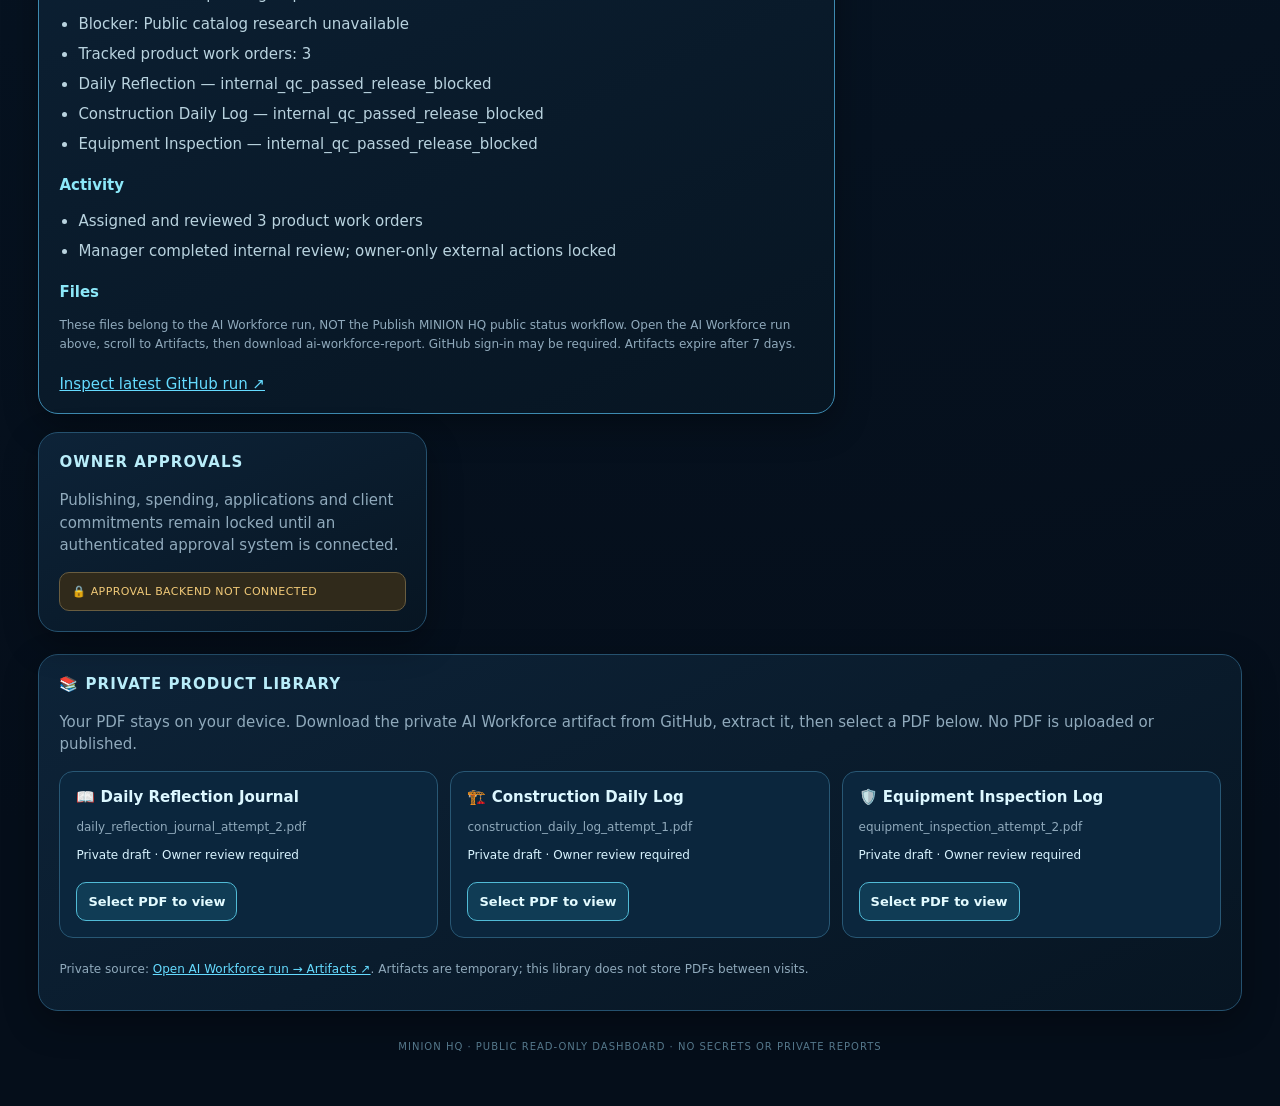
==== commit be3381a1: "Refresh station asset version to load latest command center improvements" ====
--- a/index.html
+++ b/index.html
@@ -1,7 +1,7 @@
-<!doctype html><html lang="en"><head><meta charset="utf-8"><meta name="viewport" content="width=device-width,initial-scale=1"><meta name="theme-color" content="#071423"><title>MINION HQ · Command Center</title><link rel="stylesheet" href="style.css?v=20261022-station3"></head><body>
+<!doctype html><html lang="en"><head><meta charset="utf-8"><meta name="viewport" content="width=device-width,initial-scale=1"><meta name="theme-color" content="#071423"><title>MINION HQ · Command Center</title><link rel="stylesheet" href="style.css?v=20261022-station4"></head><body>
 <header><div class="brand"><span class="mark">⬡</span><div><h1>MINION HQ</h1><small>AI WORKFORCE · COMMAND CENTER</small></div></div><div class="topright"><span id="connection" class="pill">CONNECTING</span><button id="refresh" aria-label="Refresh status">↻</button></div></header>
 <main><section class="hero"><div><p class="eyebrow">OPERATIONS OVERVIEW</p><h2>Your digital headquarters</h2><p class="muted">Tap any office to inspect its recorded work. Updates come from GitHub Actions snapshots, not a continuous live stream.</p></div><div class="metrics"><div><strong id="active">0</strong><span>WORKING</span></div><div><strong id="review">0</strong><span>REVIEW</span></div><div><strong id="done">0</strong><span>COMPLETED</span></div></div></section>
 <section class="starstation" aria-label="Interactive isometric AI city"><div class="stationtop"><strong>◈ MINION HQ · SPACE STATION</strong><span>RECORDED STATUS · NOT LIVE</span></div><div class="game-controls"><button type="button" id="zoom-out" aria-label="Zoom out">−</button><span>STATION VIEW</span><button type="button" id="zoom-in" aria-label="Zoom in">+</button><button type="button" id="station-fullscreen">⛶ Fullscreen</button></div><div class="game-viewport"><canvas id="station-canvas" width="960" height="620" aria-label="Interactive pixel-art space station with Manager headquarters and AI crew"></canvas></div><p class="muted small">Tap a workstation to inspect the department's recorded tasks. Drag to pan, use + / − to zoom, tap rooms or crew to inspect. Statuses come from GitHub snapshots, not continuous live execution.</p></section><div class="layout"><section class="station" aria-label="Animated department headquarters"><div class="stationhead"><span>◈ HQ FLOOR PLAN · TAP AN OFFICE</span><span class="pulse"><i></i> STATUS-DRIVEN</span></div><div id="rooms" class="rooms"></div><div class="legend"><span><b class="dot working"></b> Working</span><span><b class="dot pending_review"></b> Review</span><span><b class="dot completed"></b> Completed</span><span><b class="dot blocked"></b> Blocked / unknown</span></div></section>
 <aside class="side"><section class="panel office-panel"><h3>OFFICE INSPECTOR</h3><div id="detail" class="detail"><p>Select a department to inspect its recorded status.</p></div></section><section class="panel"><h3>RUN INFORMATION</h3><dl><dt>Snapshot generated</dt><dd id="updated">—</dd><dt>Run ID</dt><dd id="runid">—</dd><dt>Data source</dt><dd id="source">—</dd></dl><a id="runlink" class="runlink" hidden target="_blank" rel="noopener noreferrer">Open GitHub run ↗</a><p id="note" class="muted small">Waiting for published status…</p></section><section class="panel"><h3>OWNER APPROVALS</h3><p class="muted">Publishing, spending, applications and client commitments remain locked until an authenticated approval system is connected.</p><div class="locked">🔒 APPROVAL BACKEND NOT CONNECTED</div></section></aside></div>
 <section class="library panel" id="product-library" aria-label="Private Product Library"><h3>📚 PRIVATE PRODUCT LIBRARY</h3><p class="muted">Your PDF stays on your device. Download the private AI Workforce artifact from GitHub, extract it, then select a PDF below. No PDF is uploaded or published.</p><div id="product-cards" class="product-cards"></div><div id="pdf-viewer" class="pdf-viewer" hidden><div class="viewer-head"><strong id="pdf-title">PDF Preview</strong><button id="close-pdf" type="button">Close preview</button></div><p class="muted small">Local preview only. If your browser cannot display the PDF below, use Open PDF in a new tab.</p><a id="open-pdf" target="_blank" rel="noopener" class="runlink">Open PDF in a new tab ↗</a><iframe id="pdf-frame" title="Private local PDF preview"></iframe></div><p class="muted small">Private source: <a class="runlink" id="library-run" href="https://github.com/espinoza956ee-bot/My-jobs-/actions" target="_blank" rel="noopener noreferrer">Open AI Workforce run → Artifacts ↗</a>. Artifacts are temporary; this library does not store PDFs between visits.</p></section>
-<footer>MINION HQ · PUBLIC READ-ONLY DASHBOARD · NO SECRETS OR PRIVATE REPORTS</footer></main><script src="station.js?v=20261022-station3" defer></script><script src="app.js" defer></script></body></html>
+<footer>MINION HQ · PUBLIC READ-ONLY DASHBOARD · NO SECRETS OR PRIVATE REPORTS</footer></main><script src="station.js?v=20261022-station4" defer></script><script src="app.js" defer></script></body></html>
--- a/style.css
+++ b/style.css
@@ -30,3 +30,18 @@
 .game-viewport #station-canvas{display:block!important;width:100%!important;height:100%!important;object-fit:fill;image-rendering:pixelated;touch-action:none}
 .game-viewport:fullscreen{height:100dvh!important;aspect-ratio:auto!important;display:flex!important;align-items:center!important;justify-content:center!important}
 .game-viewport:fullscreen #station-canvas{width:min(100vw,154.84dvh)!important;height:auto!important;max-height:100dvh!important;object-fit:contain}
+
+/* Mobile-first station command presentation */
+@media(max-width:700px){
+main{padding:14px 10px}
+.hero{margin-bottom:12px}
+.hero h2{font-size:22px}
+.hero .muted{font-size:13px}
+.starstation{margin-bottom:14px}
+.game-controls{flex-wrap:wrap}
+.game-controls button{min-height:42px}
+.stationtop{font-size:10px;line-height:1.5}
+.layout>.side{gap:12px}
+.panel{padding:15px}
+}
+.game-viewport canvas{display:block;width:100%;height:100%;object-fit:contain;image-rendering:pixelated;touch-action:none}
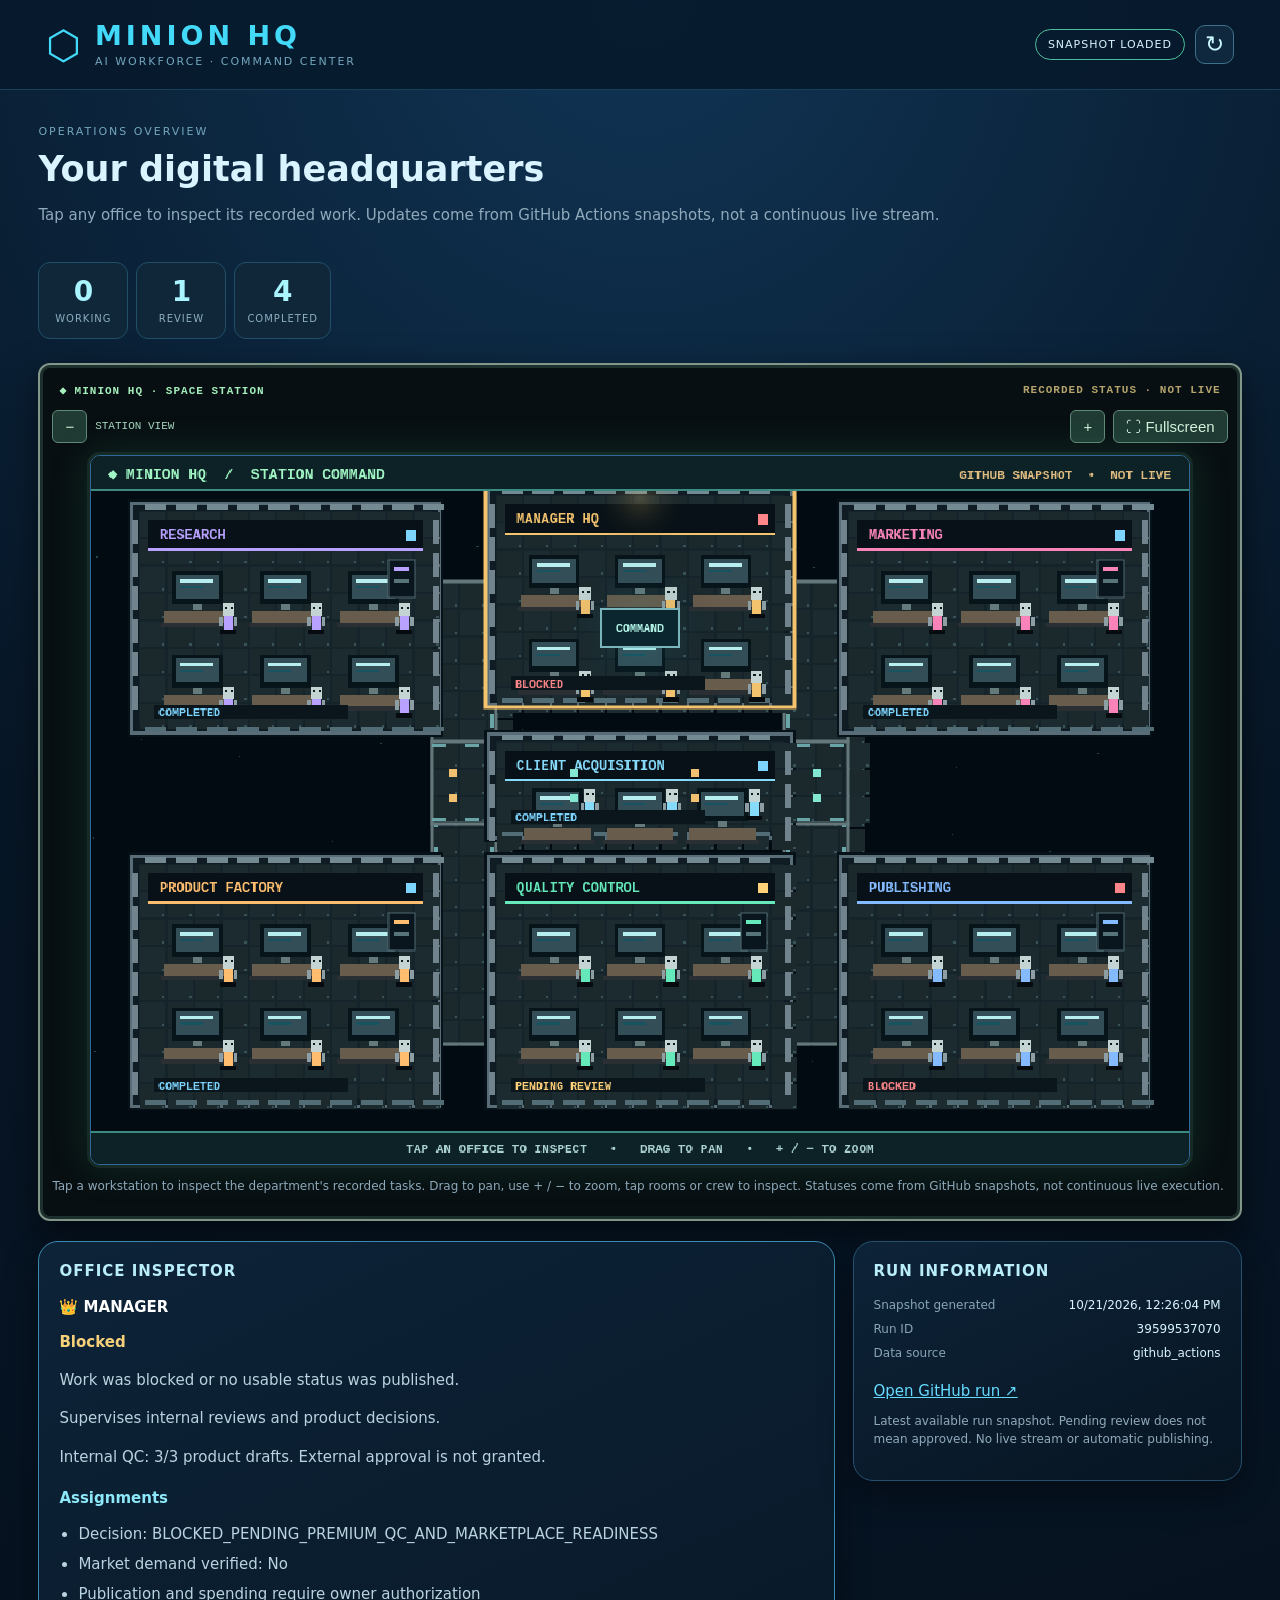
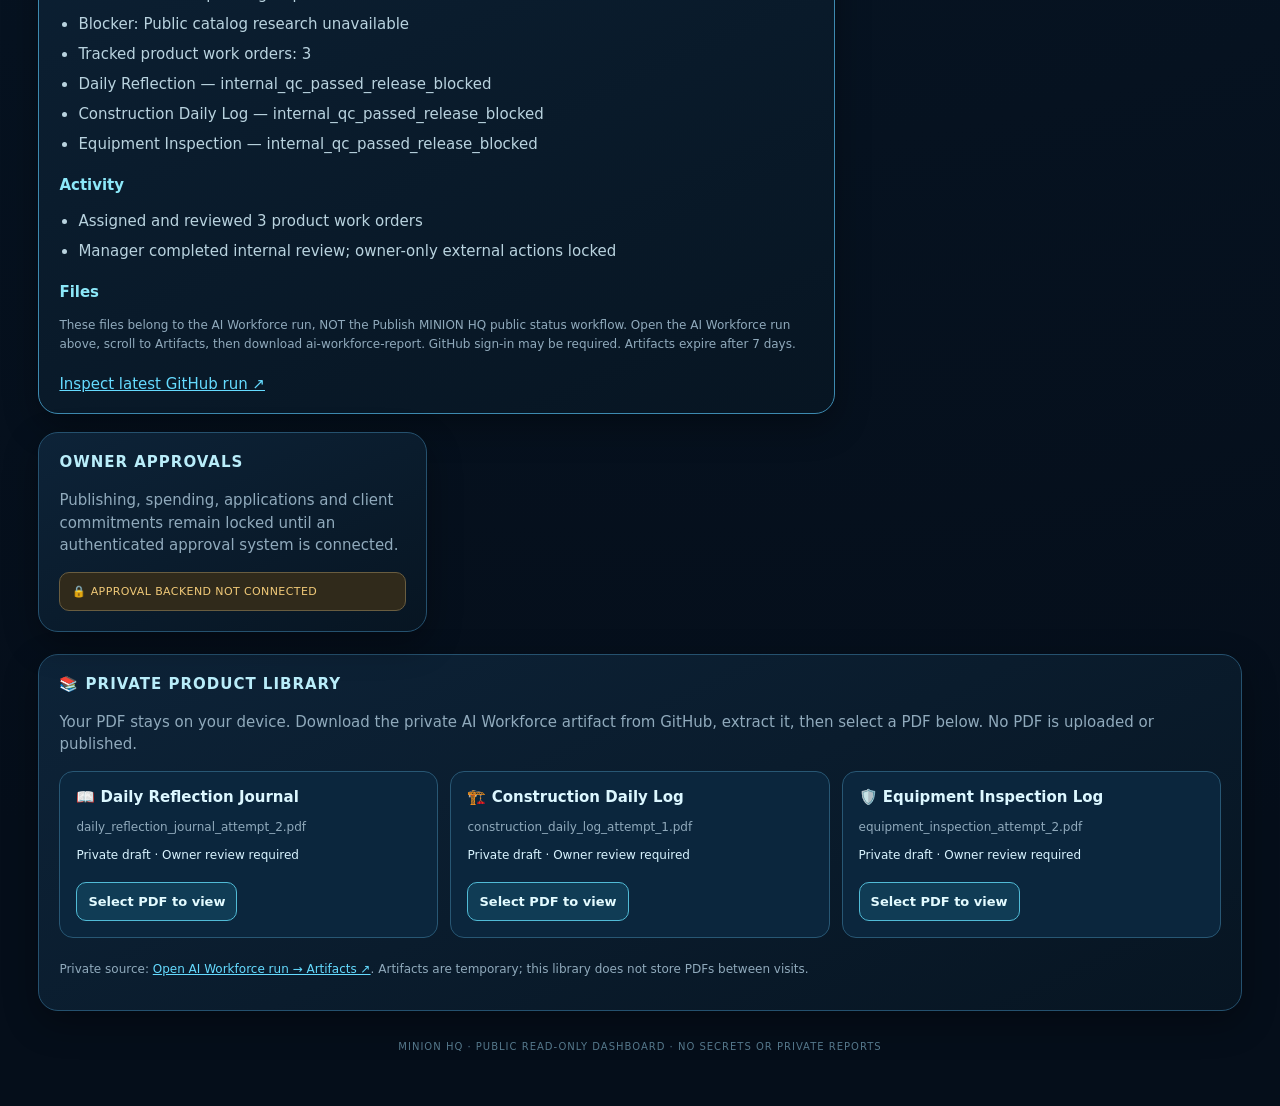
==== commit 831cfcf6: "Deploy final station scene with fresh cache version" ====
--- a/index.html
+++ b/index.html
@@ -1,7 +1,7 @@
-<!doctype html><html lang="en"><head><meta charset="utf-8"><meta name="viewport" content="width=device-width,initial-scale=1"><meta name="theme-color" content="#071423"><title>MINION HQ · Command Center</title><link rel="stylesheet" href="style.css?v=20261022-station4"></head><body>
+<!doctype html><html lang="en"><head><meta charset="utf-8"><meta name="viewport" content="width=device-width,initial-scale=1"><meta name="theme-color" content="#071423"><title>MINION HQ · Command Center</title><link rel="stylesheet" href="style.css?v=20261022-final1"></head><body>
 <header><div class="brand"><span class="mark">⬡</span><div><h1>MINION HQ</h1><small>AI WORKFORCE · COMMAND CENTER</small></div></div><div class="topright"><span id="connection" class="pill">CONNECTING</span><button id="refresh" aria-label="Refresh status">↻</button></div></header>
 <main><section class="hero"><div><p class="eyebrow">OPERATIONS OVERVIEW</p><h2>Your digital headquarters</h2><p class="muted">Tap any office to inspect its recorded work. Updates come from GitHub Actions snapshots, not a continuous live stream.</p></div><div class="metrics"><div><strong id="active">0</strong><span>WORKING</span></div><div><strong id="review">0</strong><span>REVIEW</span></div><div><strong id="done">0</strong><span>COMPLETED</span></div></div></section>
 <section class="starstation" aria-label="Interactive isometric AI city"><div class="stationtop"><strong>◈ MINION HQ · SPACE STATION</strong><span>RECORDED STATUS · NOT LIVE</span></div><div class="game-controls"><button type="button" id="zoom-out" aria-label="Zoom out">−</button><span>STATION VIEW</span><button type="button" id="zoom-in" aria-label="Zoom in">+</button><button type="button" id="station-fullscreen">⛶ Fullscreen</button></div><div class="game-viewport"><canvas id="station-canvas" width="960" height="620" aria-label="Interactive pixel-art space station with Manager headquarters and AI crew"></canvas></div><p class="muted small">Tap a workstation to inspect the department's recorded tasks. Drag to pan, use + / − to zoom, tap rooms or crew to inspect. Statuses come from GitHub snapshots, not continuous live execution.</p></section><div class="layout"><section class="station" aria-label="Animated department headquarters"><div class="stationhead"><span>◈ HQ FLOOR PLAN · TAP AN OFFICE</span><span class="pulse"><i></i> STATUS-DRIVEN</span></div><div id="rooms" class="rooms"></div><div class="legend"><span><b class="dot working"></b> Working</span><span><b class="dot pending_review"></b> Review</span><span><b class="dot completed"></b> Completed</span><span><b class="dot blocked"></b> Blocked / unknown</span></div></section>
 <aside class="side"><section class="panel office-panel"><h3>OFFICE INSPECTOR</h3><div id="detail" class="detail"><p>Select a department to inspect its recorded status.</p></div></section><section class="panel"><h3>RUN INFORMATION</h3><dl><dt>Snapshot generated</dt><dd id="updated">—</dd><dt>Run ID</dt><dd id="runid">—</dd><dt>Data source</dt><dd id="source">—</dd></dl><a id="runlink" class="runlink" hidden target="_blank" rel="noopener noreferrer">Open GitHub run ↗</a><p id="note" class="muted small">Waiting for published status…</p></section><section class="panel"><h3>OWNER APPROVALS</h3><p class="muted">Publishing, spending, applications and client commitments remain locked until an authenticated approval system is connected.</p><div class="locked">🔒 APPROVAL BACKEND NOT CONNECTED</div></section></aside></div>
 <section class="library panel" id="product-library" aria-label="Private Product Library"><h3>📚 PRIVATE PRODUCT LIBRARY</h3><p class="muted">Your PDF stays on your device. Download the private AI Workforce artifact from GitHub, extract it, then select a PDF below. No PDF is uploaded or published.</p><div id="product-cards" class="product-cards"></div><div id="pdf-viewer" class="pdf-viewer" hidden><div class="viewer-head"><strong id="pdf-title">PDF Preview</strong><button id="close-pdf" type="button">Close preview</button></div><p class="muted small">Local preview only. If your browser cannot display the PDF below, use Open PDF in a new tab.</p><a id="open-pdf" target="_blank" rel="noopener" class="runlink">Open PDF in a new tab ↗</a><iframe id="pdf-frame" title="Private local PDF preview"></iframe></div><p class="muted small">Private source: <a class="runlink" id="library-run" href="https://github.com/espinoza956ee-bot/My-jobs-/actions" target="_blank" rel="noopener noreferrer">Open AI Workforce run → Artifacts ↗</a>. Artifacts are temporary; this library does not store PDFs between visits.</p></section>
-<footer>MINION HQ · PUBLIC READ-ONLY DASHBOARD · NO SECRETS OR PRIVATE REPORTS</footer></main><script src="station.js?v=20261022-station4" defer></script><script src="app.js" defer></script></body></html>
+<footer>MINION HQ · PUBLIC READ-ONLY DASHBOARD · NO SECRETS OR PRIVATE REPORTS</footer></main><script src="station.js?v=20261022-final1" defer></script><script src="app.js" defer></script></body></html>
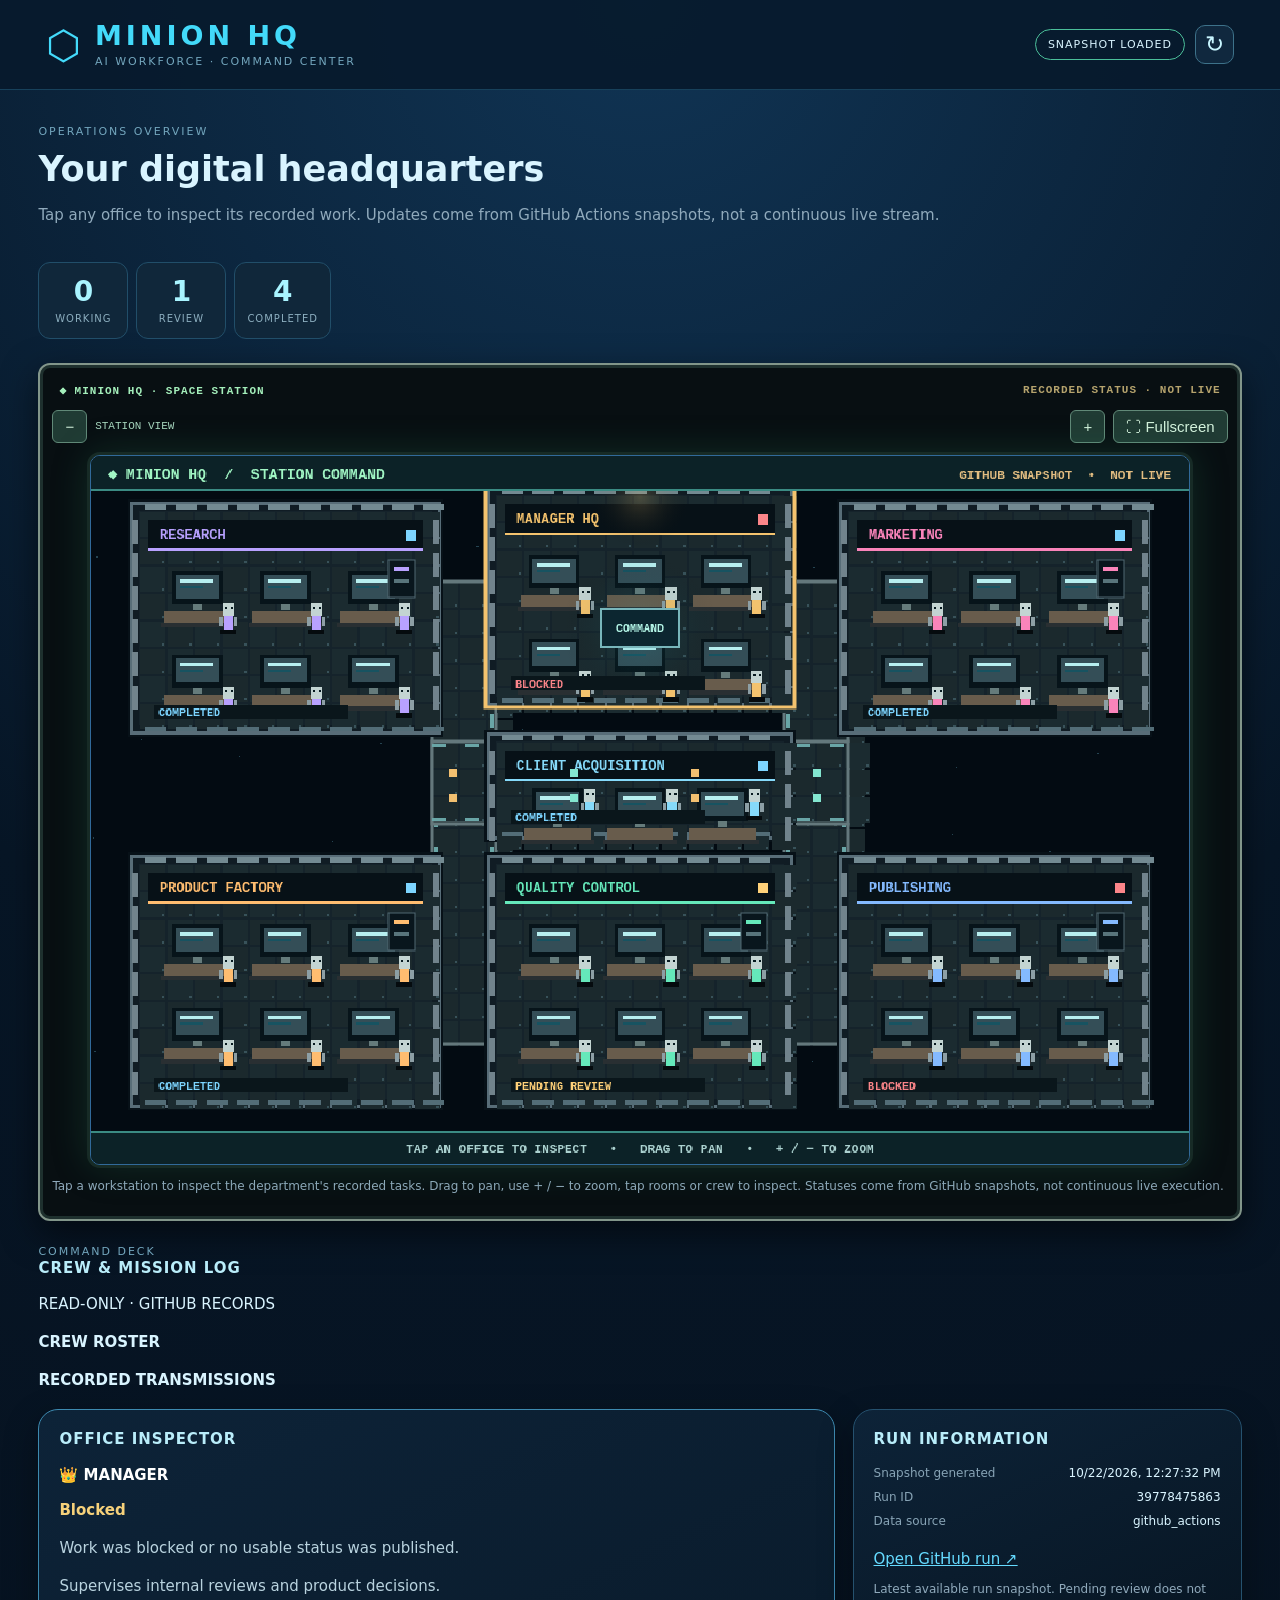
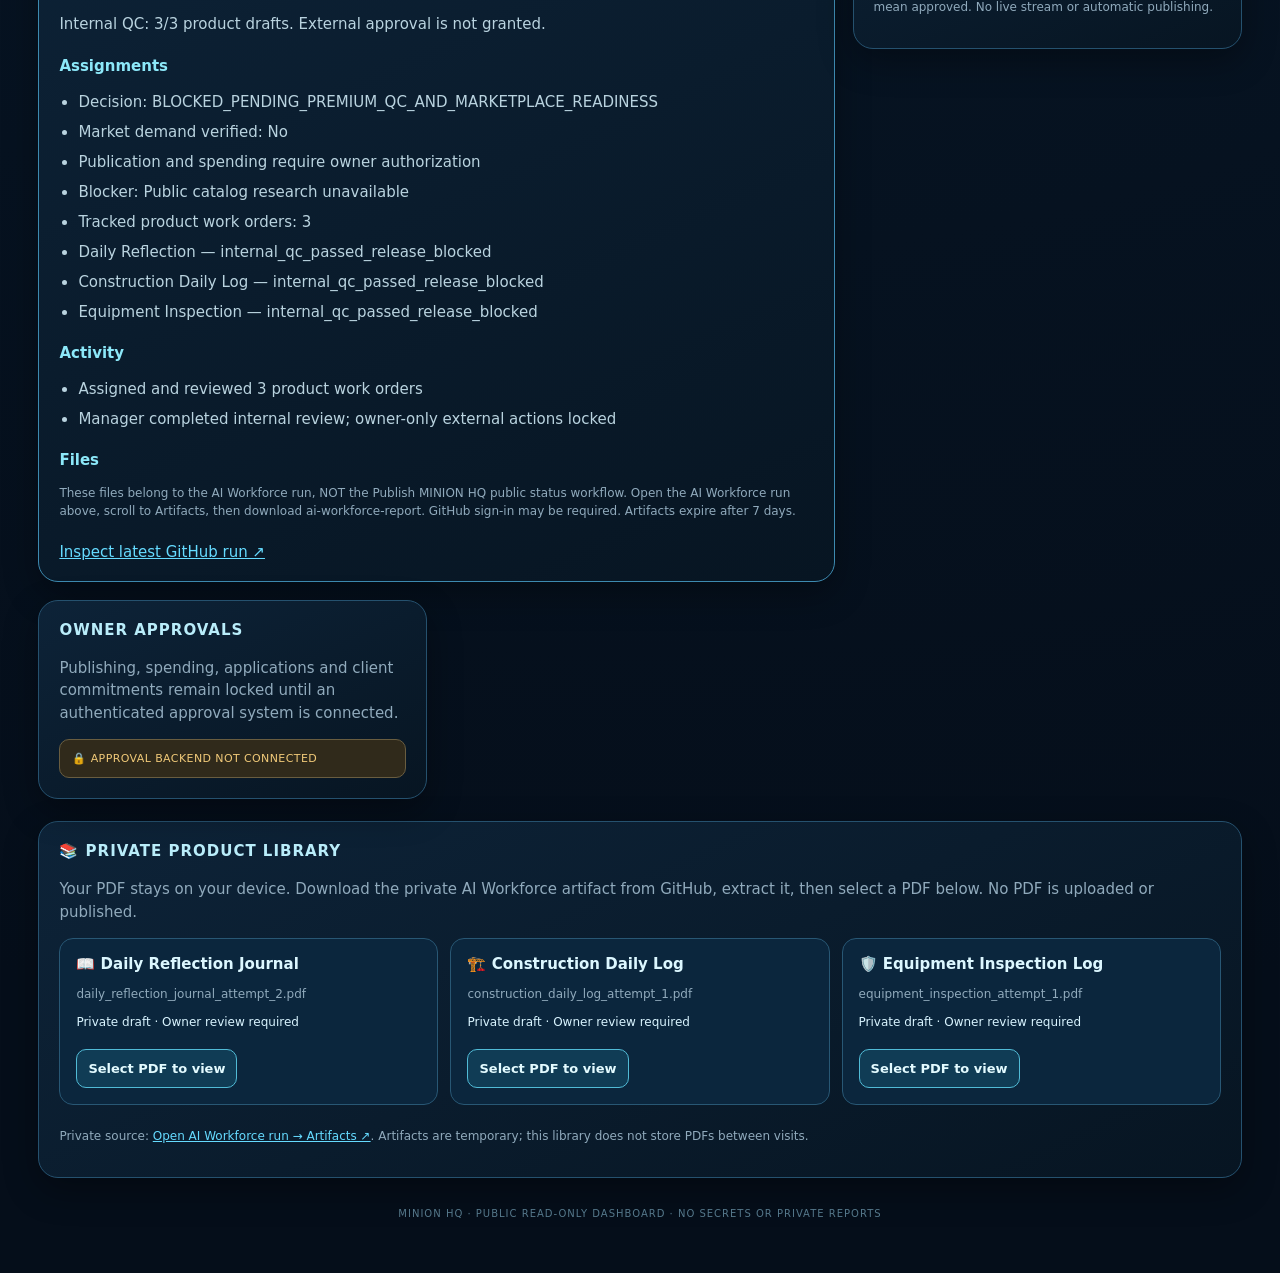
==== commit 264de1a7: "Add functional crew roster and data-backed mission communications" ====
--- a/index.html
+++ b/index.html
@@ -1,7 +1,7 @@
-<!doctype html><html lang="en"><head><meta charset="utf-8"><meta name="viewport" content="width=device-width,initial-scale=1"><meta name="theme-color" content="#071423"><title>MINION HQ · Command Center</title><link rel="stylesheet" href="style.css?v=20261022-final1"></head><body>
+<!doctype html><html lang="en"><head><meta charset="utf-8"><meta name="viewport" content="width=device-width,initial-scale=1"><meta name="theme-color" content="#071423"><title>MINION HQ · Command Center</title><link rel="stylesheet" href="style.css?v=20261022-command2"></head><body>
 <header><div class="brand"><span class="mark">⬡</span><div><h1>MINION HQ</h1><small>AI WORKFORCE · COMMAND CENTER</small></div></div><div class="topright"><span id="connection" class="pill">CONNECTING</span><button id="refresh" aria-label="Refresh status">↻</button></div></header>
 <main><section class="hero"><div><p class="eyebrow">OPERATIONS OVERVIEW</p><h2>Your digital headquarters</h2><p class="muted">Tap any office to inspect its recorded work. Updates come from GitHub Actions snapshots, not a continuous live stream.</p></div><div class="metrics"><div><strong id="active">0</strong><span>WORKING</span></div><div><strong id="review">0</strong><span>REVIEW</span></div><div><strong id="done">0</strong><span>COMPLETED</span></div></div></section>
-<section class="starstation" aria-label="Interactive isometric AI city"><div class="stationtop"><strong>◈ MINION HQ · SPACE STATION</strong><span>RECORDED STATUS · NOT LIVE</span></div><div class="game-controls"><button type="button" id="zoom-out" aria-label="Zoom out">−</button><span>STATION VIEW</span><button type="button" id="zoom-in" aria-label="Zoom in">+</button><button type="button" id="station-fullscreen">⛶ Fullscreen</button></div><div class="game-viewport"><canvas id="station-canvas" width="960" height="620" aria-label="Interactive pixel-art space station with Manager headquarters and AI crew"></canvas></div><p class="muted small">Tap a workstation to inspect the department's recorded tasks. Drag to pan, use + / − to zoom, tap rooms or crew to inspect. Statuses come from GitHub snapshots, not continuous live execution.</p></section><div class="layout"><section class="station" aria-label="Animated department headquarters"><div class="stationhead"><span>◈ HQ FLOOR PLAN · TAP AN OFFICE</span><span class="pulse"><i></i> STATUS-DRIVEN</span></div><div id="rooms" class="rooms"></div><div class="legend"><span><b class="dot working"></b> Working</span><span><b class="dot pending_review"></b> Review</span><span><b class="dot completed"></b> Completed</span><span><b class="dot blocked"></b> Blocked / unknown</span></div></section>
+<section class="starstation" aria-label="Interactive isometric AI city"><div class="stationtop"><strong>◈ MINION HQ · SPACE STATION</strong><span>RECORDED STATUS · NOT LIVE</span></div><div class="game-controls"><button type="button" id="zoom-out" aria-label="Zoom out">−</button><span>STATION VIEW</span><button type="button" id="zoom-in" aria-label="Zoom in">+</button><button type="button" id="station-fullscreen">⛶ Fullscreen</button></div><div class="game-viewport"><canvas id="station-canvas" width="960" height="620" aria-label="Interactive pixel-art space station with Manager headquarters and AI crew"></canvas></div><p class="muted small">Tap a workstation to inspect the department's recorded tasks. Drag to pan, use + / − to zoom, tap rooms or crew to inspect. Statuses come from GitHub snapshots, not continuous live execution.</p></section><section class="command-deck" aria-label="Crew and communications"><div class="command-head"><div><span class="eyebrow">COMMAND DECK</span><h3>CREW & MISSION LOG</h3></div><span class="snapshot-label">READ-ONLY · GITHUB RECORDS</span></div><div class="command-grid"><div><h4>CREW ROSTER</h4><div id="crew-roster" class="crew-roster"></div></div><div><h4>RECORDED TRANSMISSIONS</h4><div id="comms-log" class="comms-log" aria-live="polite"></div></div></div></section><div class="layout"><section class="station" aria-label="Animated department headquarters"><div class="stationhead"><span>◈ HQ FLOOR PLAN · TAP AN OFFICE</span><span class="pulse"><i></i> STATUS-DRIVEN</span></div><div id="rooms" class="rooms"></div><div class="legend"><span><b class="dot working"></b> Working</span><span><b class="dot pending_review"></b> Review</span><span><b class="dot completed"></b> Completed</span><span><b class="dot blocked"></b> Blocked / unknown</span></div></section>
 <aside class="side"><section class="panel office-panel"><h3>OFFICE INSPECTOR</h3><div id="detail" class="detail"><p>Select a department to inspect its recorded status.</p></div></section><section class="panel"><h3>RUN INFORMATION</h3><dl><dt>Snapshot generated</dt><dd id="updated">—</dd><dt>Run ID</dt><dd id="runid">—</dd><dt>Data source</dt><dd id="source">—</dd></dl><a id="runlink" class="runlink" hidden target="_blank" rel="noopener noreferrer">Open GitHub run ↗</a><p id="note" class="muted small">Waiting for published status…</p></section><section class="panel"><h3>OWNER APPROVALS</h3><p class="muted">Publishing, spending, applications and client commitments remain locked until an authenticated approval system is connected.</p><div class="locked">🔒 APPROVAL BACKEND NOT CONNECTED</div></section></aside></div>
 <section class="library panel" id="product-library" aria-label="Private Product Library"><h3>📚 PRIVATE PRODUCT LIBRARY</h3><p class="muted">Your PDF stays on your device. Download the private AI Workforce artifact from GitHub, extract it, then select a PDF below. No PDF is uploaded or published.</p><div id="product-cards" class="product-cards"></div><div id="pdf-viewer" class="pdf-viewer" hidden><div class="viewer-head"><strong id="pdf-title">PDF Preview</strong><button id="close-pdf" type="button">Close preview</button></div><p class="muted small">Local preview only. If your browser cannot display the PDF below, use Open PDF in a new tab.</p><a id="open-pdf" target="_blank" rel="noopener" class="runlink">Open PDF in a new tab ↗</a><iframe id="pdf-frame" title="Private local PDF preview"></iframe></div><p class="muted small">Private source: <a class="runlink" id="library-run" href="https://github.com/espinoza956ee-bot/My-jobs-/actions" target="_blank" rel="noopener noreferrer">Open AI Workforce run → Artifacts ↗</a>. Artifacts are temporary; this library does not store PDFs between visits.</p></section>
-<footer>MINION HQ · PUBLIC READ-ONLY DASHBOARD · NO SECRETS OR PRIVATE REPORTS</footer></main><script src="station.js?v=20261022-final1" defer></script><script src="app.js" defer></script></body></html>
+<footer>MINION HQ · PUBLIC READ-ONLY DASHBOARD · NO SECRETS OR PRIVATE REPORTS</footer></main><script src="station.js?v=20261022-command2" defer></script><script src="app.js?v=20261022-command2" defer></script></body></html>
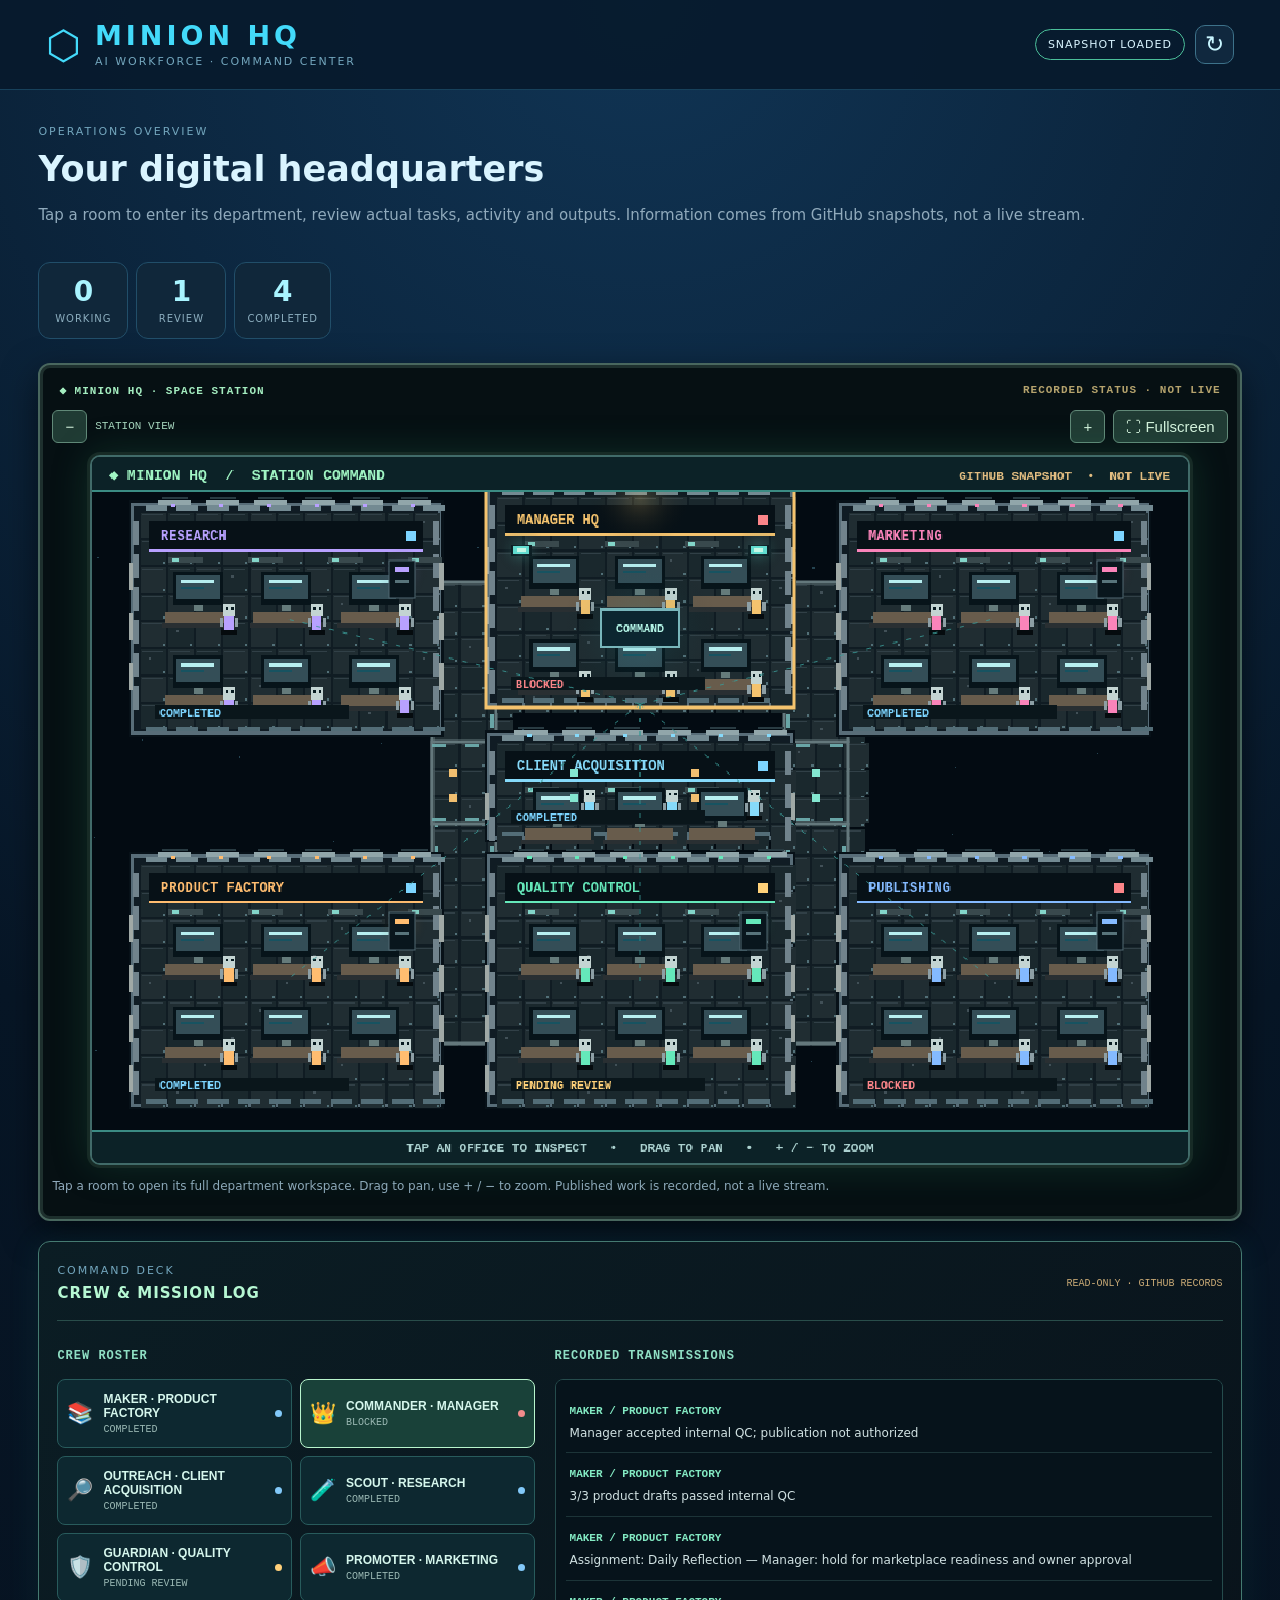
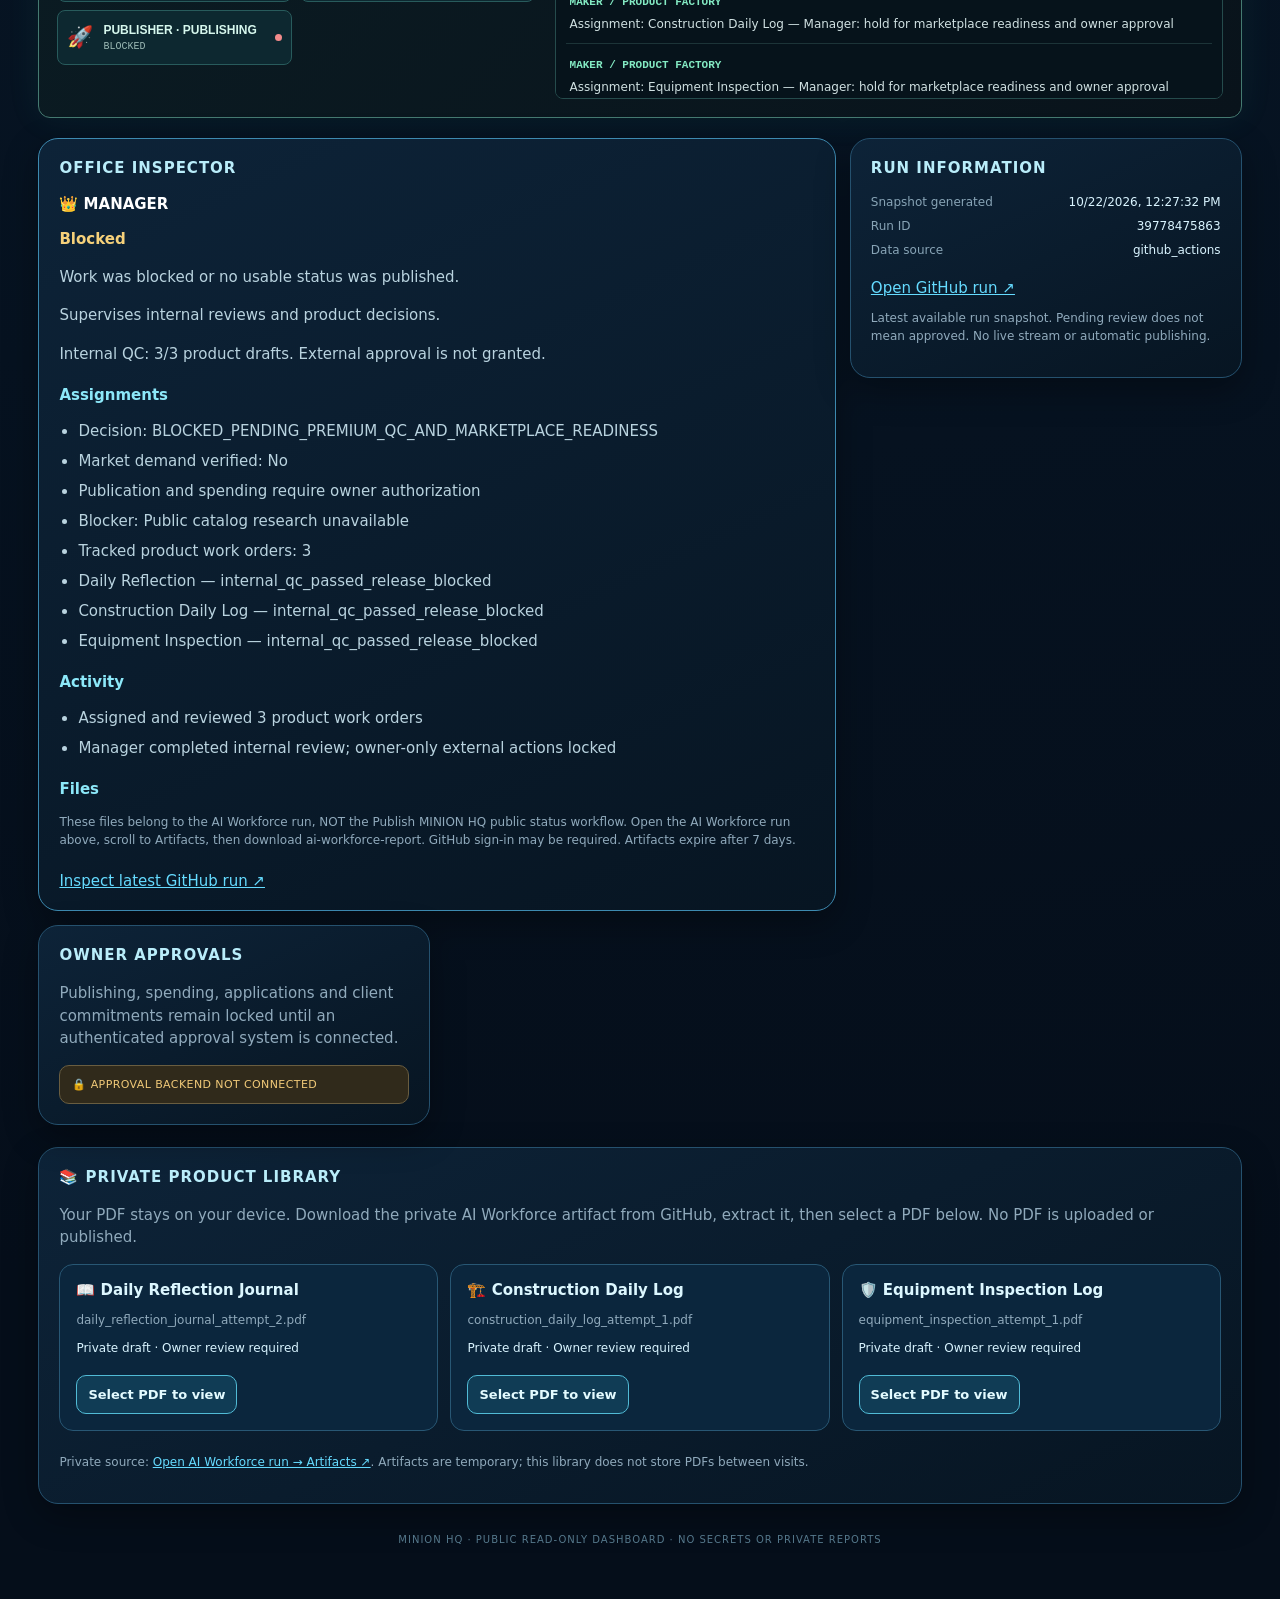
==== commit fe11c8a1: "Polish mobile station and activate department drill-down layout" ====
--- a/index.html
+++ b/index.html
@@ -1,7 +1,7 @@
-<!doctype html><html lang="en"><head><meta charset="utf-8"><meta name="viewport" content="width=device-width,initial-scale=1"><meta name="theme-color" content="#071423"><title>MINION HQ · Command Center</title><link rel="stylesheet" href="style.css?v=20261022-command2"></head><body>
+<!doctype html><html lang="en"><head><meta charset="utf-8"><meta name="viewport" content="width=device-width,initial-scale=1"><meta name="theme-color" content="#071423"><title>MINION HQ · Command Center</title><link rel="stylesheet" href="style.css?v=20261022-workspaces1"></head><body>
 <header><div class="brand"><span class="mark">⬡</span><div><h1>MINION HQ</h1><small>AI WORKFORCE · COMMAND CENTER</small></div></div><div class="topright"><span id="connection" class="pill">CONNECTING</span><button id="refresh" aria-label="Refresh status">↻</button></div></header>
-<main><section class="hero"><div><p class="eyebrow">OPERATIONS OVERVIEW</p><h2>Your digital headquarters</h2><p class="muted">Tap any office to inspect its recorded work. Updates come from GitHub Actions snapshots, not a continuous live stream.</p></div><div class="metrics"><div><strong id="active">0</strong><span>WORKING</span></div><div><strong id="review">0</strong><span>REVIEW</span></div><div><strong id="done">0</strong><span>COMPLETED</span></div></div></section>
-<section class="starstation" aria-label="Interactive isometric AI city"><div class="stationtop"><strong>◈ MINION HQ · SPACE STATION</strong><span>RECORDED STATUS · NOT LIVE</span></div><div class="game-controls"><button type="button" id="zoom-out" aria-label="Zoom out">−</button><span>STATION VIEW</span><button type="button" id="zoom-in" aria-label="Zoom in">+</button><button type="button" id="station-fullscreen">⛶ Fullscreen</button></div><div class="game-viewport"><canvas id="station-canvas" width="960" height="620" aria-label="Interactive pixel-art space station with Manager headquarters and AI crew"></canvas></div><p class="muted small">Tap a workstation to inspect the department's recorded tasks. Drag to pan, use + / − to zoom, tap rooms or crew to inspect. Statuses come from GitHub snapshots, not continuous live execution.</p></section><section class="command-deck" aria-label="Crew and communications"><div class="command-head"><div><span class="eyebrow">COMMAND DECK</span><h3>CREW & MISSION LOG</h3></div><span class="snapshot-label">READ-ONLY · GITHUB RECORDS</span></div><div class="command-grid"><div><h4>CREW ROSTER</h4><div id="crew-roster" class="crew-roster"></div></div><div><h4>RECORDED TRANSMISSIONS</h4><div id="comms-log" class="comms-log" aria-live="polite"></div></div></div></section><div class="layout"><section class="station" aria-label="Animated department headquarters"><div class="stationhead"><span>◈ HQ FLOOR PLAN · TAP AN OFFICE</span><span class="pulse"><i></i> STATUS-DRIVEN</span></div><div id="rooms" class="rooms"></div><div class="legend"><span><b class="dot working"></b> Working</span><span><b class="dot pending_review"></b> Review</span><span><b class="dot completed"></b> Completed</span><span><b class="dot blocked"></b> Blocked / unknown</span></div></section>
+<main><section class="hero"><div><p class="eyebrow">OPERATIONS OVERVIEW</p><h2>Your digital headquarters</h2><p class="muted">Tap a room to enter its department, review actual tasks, activity and outputs. Information comes from GitHub snapshots, not a live stream.</p></div><div class="metrics"><div><strong id="active">0</strong><span>WORKING</span></div><div><strong id="review">0</strong><span>REVIEW</span></div><div><strong id="done">0</strong><span>COMPLETED</span></div></div></section>
+<section id="station" class="starstation" aria-label="Interactive space station departments"><div class="stationtop"><strong>◈ MINION HQ · SPACE STATION</strong><span>RECORDED STATUS · NOT LIVE</span></div><div class="game-controls"><button type="button" id="zoom-out" aria-label="Zoom out">−</button><span>STATION VIEW</span><button type="button" id="zoom-in" aria-label="Zoom in">+</button><button type="button" id="station-fullscreen">⛶ Fullscreen</button></div><div class="game-viewport"><canvas id="station-canvas" width="960" height="620" aria-label="Interactive pixel-art space station with Manager headquarters and AI crew"></canvas></div><p class="muted small">Tap a room to open its full department workspace. Drag to pan, use + / − to zoom. Published work is recorded, not a live stream.</p></section><section class="command-deck" aria-label="Crew and communications"><div class="command-head"><div><span class="eyebrow">COMMAND DECK</span><h3>CREW & MISSION LOG</h3></div><span class="snapshot-label">READ-ONLY · GITHUB RECORDS</span></div><div class="command-grid"><div><h4>CREW ROSTER</h4><div id="crew-roster" class="crew-roster"></div></div><div><h4>RECORDED TRANSMISSIONS</h4><div id="comms-log" class="comms-log" aria-live="polite"></div></div></div></section><div class="layout"><section class="station" aria-label="Animated department headquarters"><div class="stationhead"><span>◈ HQ FLOOR PLAN · TAP AN OFFICE</span><span class="pulse"><i></i> STATUS-DRIVEN</span></div><div id="rooms" class="rooms"></div><div class="legend"><span><b class="dot working"></b> Working</span><span><b class="dot pending_review"></b> Review</span><span><b class="dot completed"></b> Completed</span><span><b class="dot blocked"></b> Blocked / unknown</span></div></section>
 <aside class="side"><section class="panel office-panel"><h3>OFFICE INSPECTOR</h3><div id="detail" class="detail"><p>Select a department to inspect its recorded status.</p></div></section><section class="panel"><h3>RUN INFORMATION</h3><dl><dt>Snapshot generated</dt><dd id="updated">—</dd><dt>Run ID</dt><dd id="runid">—</dd><dt>Data source</dt><dd id="source">—</dd></dl><a id="runlink" class="runlink" hidden target="_blank" rel="noopener noreferrer">Open GitHub run ↗</a><p id="note" class="muted small">Waiting for published status…</p></section><section class="panel"><h3>OWNER APPROVALS</h3><p class="muted">Publishing, spending, applications and client commitments remain locked until an authenticated approval system is connected.</p><div class="locked">🔒 APPROVAL BACKEND NOT CONNECTED</div></section></aside></div>
 <section class="library panel" id="product-library" aria-label="Private Product Library"><h3>📚 PRIVATE PRODUCT LIBRARY</h3><p class="muted">Your PDF stays on your device. Download the private AI Workforce artifact from GitHub, extract it, then select a PDF below. No PDF is uploaded or published.</p><div id="product-cards" class="product-cards"></div><div id="pdf-viewer" class="pdf-viewer" hidden><div class="viewer-head"><strong id="pdf-title">PDF Preview</strong><button id="close-pdf" type="button">Close preview</button></div><p class="muted small">Local preview only. If your browser cannot display the PDF below, use Open PDF in a new tab.</p><a id="open-pdf" target="_blank" rel="noopener" class="runlink">Open PDF in a new tab ↗</a><iframe id="pdf-frame" title="Private local PDF preview"></iframe></div><p class="muted small">Private source: <a class="runlink" id="library-run" href="https://github.com/espinoza956ee-bot/My-jobs-/actions" target="_blank" rel="noopener noreferrer">Open AI Workforce run → Artifacts ↗</a>. Artifacts are temporary; this library does not store PDFs between visits.</p></section>
-<footer>MINION HQ · PUBLIC READ-ONLY DASHBOARD · NO SECRETS OR PRIVATE REPORTS</footer></main><script src="station.js?v=20261022-command2" defer></script><script src="app.js?v=20261022-command2" defer></script></body></html>
+<footer>MINION HQ · PUBLIC READ-ONLY DASHBOARD · NO SECRETS OR PRIVATE REPORTS</footer></main><script src="station.js?v=20261022-workspaces1" defer></script><script src="app.js?v=20261022-workspaces1" defer></script></body></html>
--- a/style.css
+++ b/style.css
@@ -45,3 +45,31 @@
 .panel{padding:15px}
 }
 .game-viewport canvas{display:block;width:100%;height:100%;object-fit:contain;image-rendering:pixelated;touch-action:none}
+
+/* Command deck: data-backed crew and activity, not simulated conversations */
+.command-deck{margin:0 0 20px;background:linear-gradient(135deg,#0b1d24,#09131b);border:1px solid #457a71;border-radius:12px;padding:18px;box-shadow:0 0 35px #35c9a213}.command-head{display:flex;justify-content:space-between;align-items:center;gap:12px;border-bottom:1px solid #294d4a;padding-bottom:12px}.command-head h3{margin:6px 0;color:#b6f8d3}.snapshot-label{font:10px monospace;color:#c8a975}.command-grid{display:grid;grid-template-columns:1fr 1.4fr;gap:20px;margin-top:12px}.command-grid h4{font:700 12px monospace;color:#8fdfc4;letter-spacing:1px}.crew-roster{display:grid;grid-template-columns:repeat(2,minmax(0,1fr));gap:8px}.crew-item{background:#0d2830;border:1px solid #285b5c;border-radius:8px;padding:12px 9px;text-align:left;color:#d6f7ed;display:flex;align-items:center;gap:10px;min-width:0}.crew-item.selected{border-color:#b8f5cd;background:#194139}.crew-item:focus-visible{outline:2px solid #fff}.crew-avatar{font-size:21px}.crew-name{display:block;font-weight:700;font-size:12px}.crew-state{display:block;font:10px monospace;color:#9bb9b4;margin-top:4px;text-transform:uppercase}.crew-light{width:7px;height:7px;border-radius:50%;margin-left:auto;flex:none}.comms-log{max-height:320px;overflow:auto;border:1px solid #254b4c;border-radius:8px;background:#06131b;padding:10px}.comms-entry{border-bottom:1px solid #1c3438;padding:10px 4px}.comms-entry:last-child{border:0}.comms-entry strong{font:700 11px monospace;color:#83eac3}.comms-entry p{margin:6px 0 0;color:#d0e1e2;font-size:12px;line-height:1.55}.comms-empty{font-size:12px;color:#a8b9b7;line-height:1.6}.game-viewport{border:2px solid #416b69;background:#040a0e!important}.starstation{border-color:#49675e;background:#061013}.stationtop{color:#a4edc0}.game-viewport canvas{image-rendering:pixelated}@media(max-width:700px){.command-grid{grid-template-columns:1fr}.crew-roster{grid-template-columns:repeat(2,minmax(0,1fr))}.command-deck{padding:12px}.snapshot-label{font-size:9px}.comms-log{max-height:250px}}
+
+/* Department drill-down release: one station map rather than duplicated room grids */
+.layout>.station{display:none}
+.layout{display:block}
+.layout>.side{display:grid;grid-template-columns:repeat(3,minmax(0,1fr));gap:14px}
+.layout>.side>.panel{min-width:0}
+.layout>.side>.panel.office-panel{grid-column:1/3}
+.command-deck{scroll-margin-top:12px}
+.starstation{scroll-margin-top:12px}
+@media(max-width:850px){.layout>.side{grid-template-columns:1fr 1fr}.layout>.side>.panel.office-panel{grid-column:1/-1}}
+@media(max-width:600px){
+ header{padding:12px 14px}
+ .hero{gap:10px;margin-bottom:12px}
+ .hero .eyebrow{font-size:10px;margin:0}
+ .hero h2{font-size:20px}
+ .hero .muted{font-size:12px;margin:6px 0}
+ .metrics>div{padding:9px}
+ .metrics strong{font-size:23px}
+ .starstation{padding:8px;margin-bottom:12px}
+ .starstation .muted.small{font-size:11px}
+ .game-controls{gap:8px}
+ .layout>.side{display:flex}
+ .command-head h3{font-size:14px}
+ .crew-item{padding:9px 8px;min-height:60px}
+}
